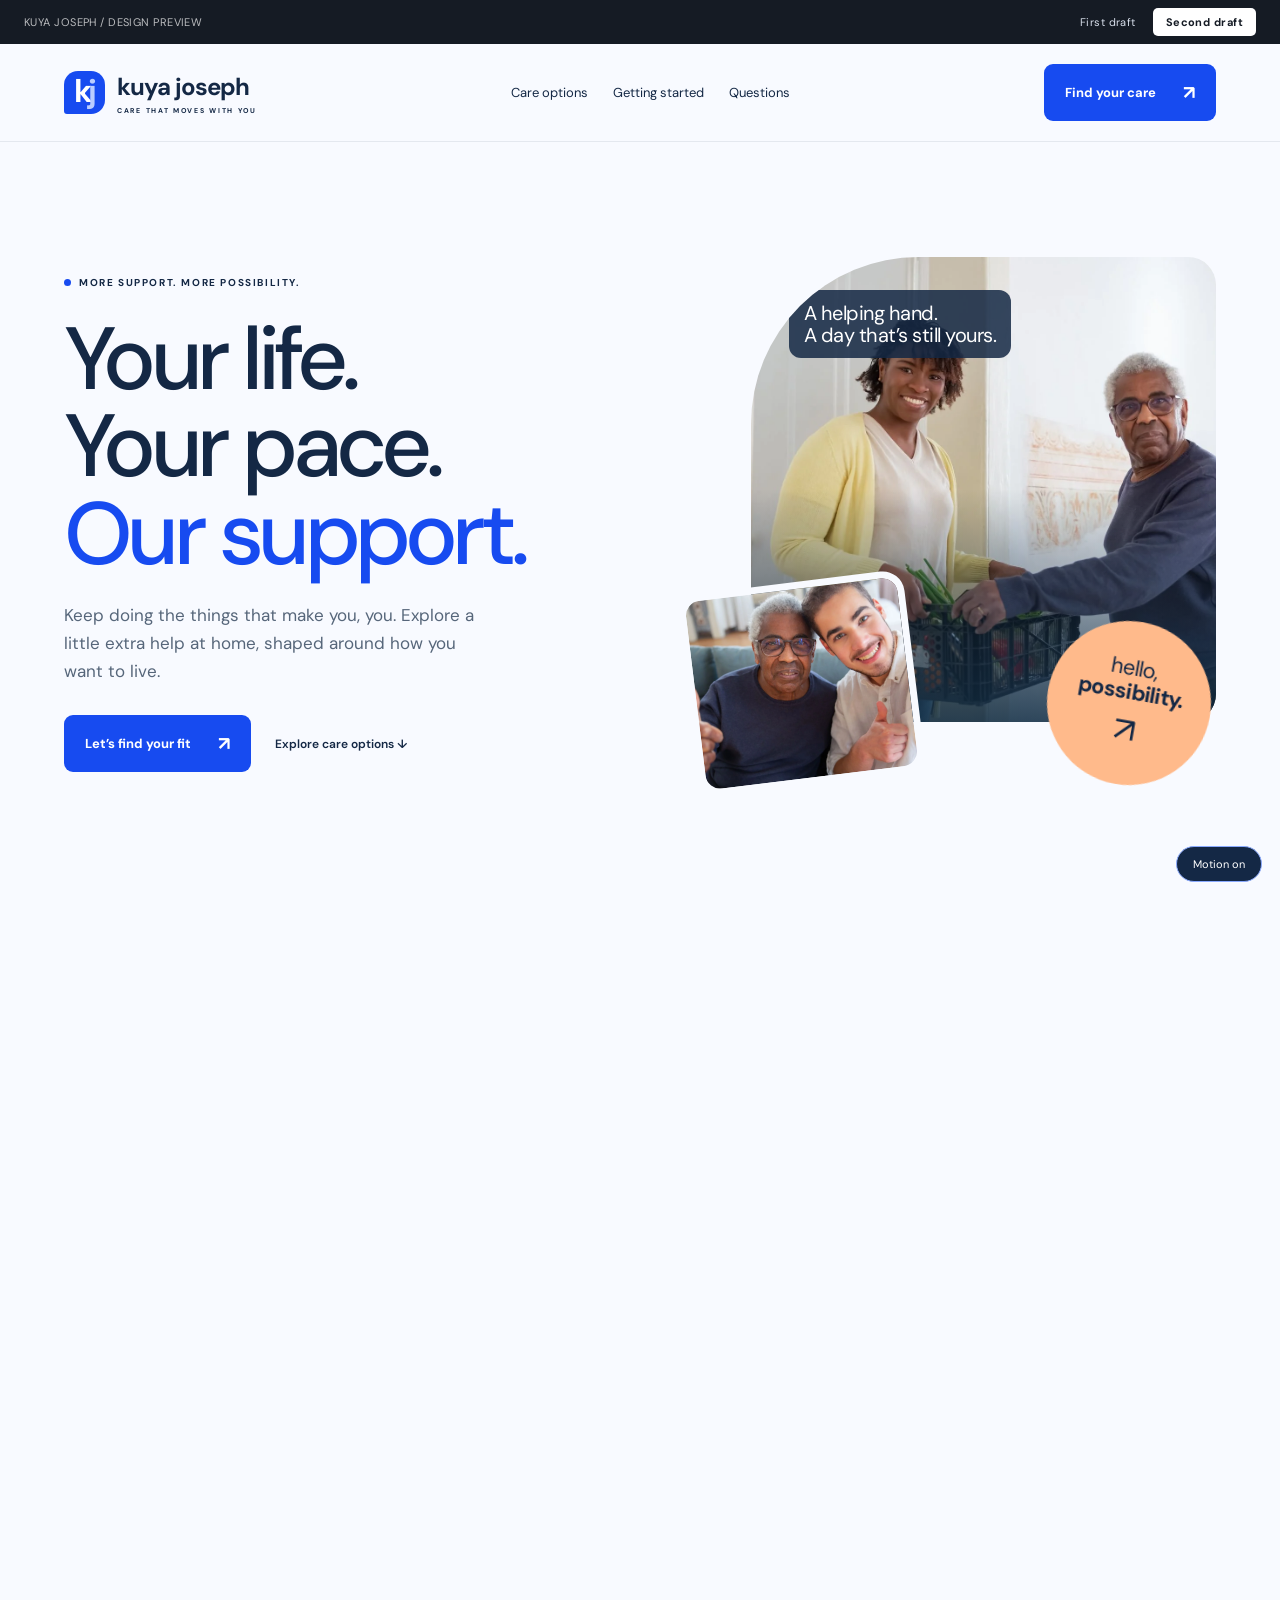
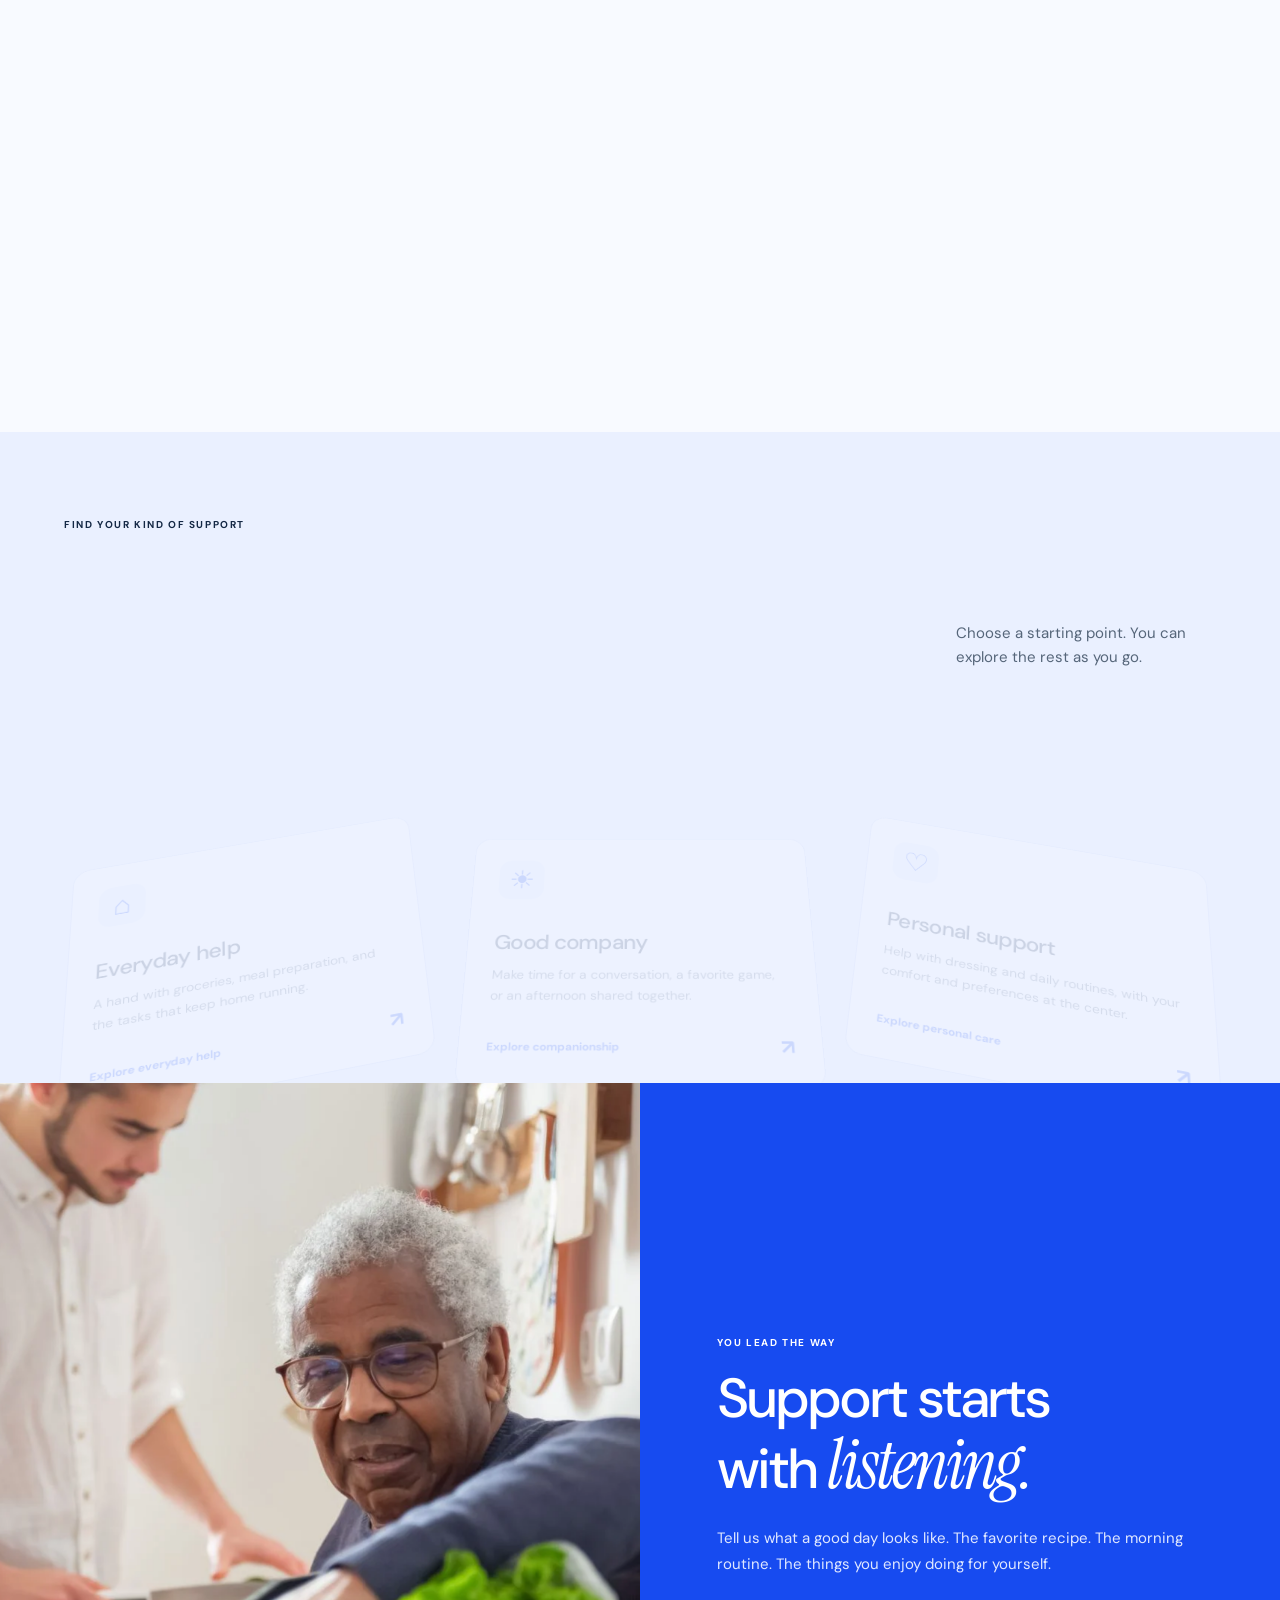
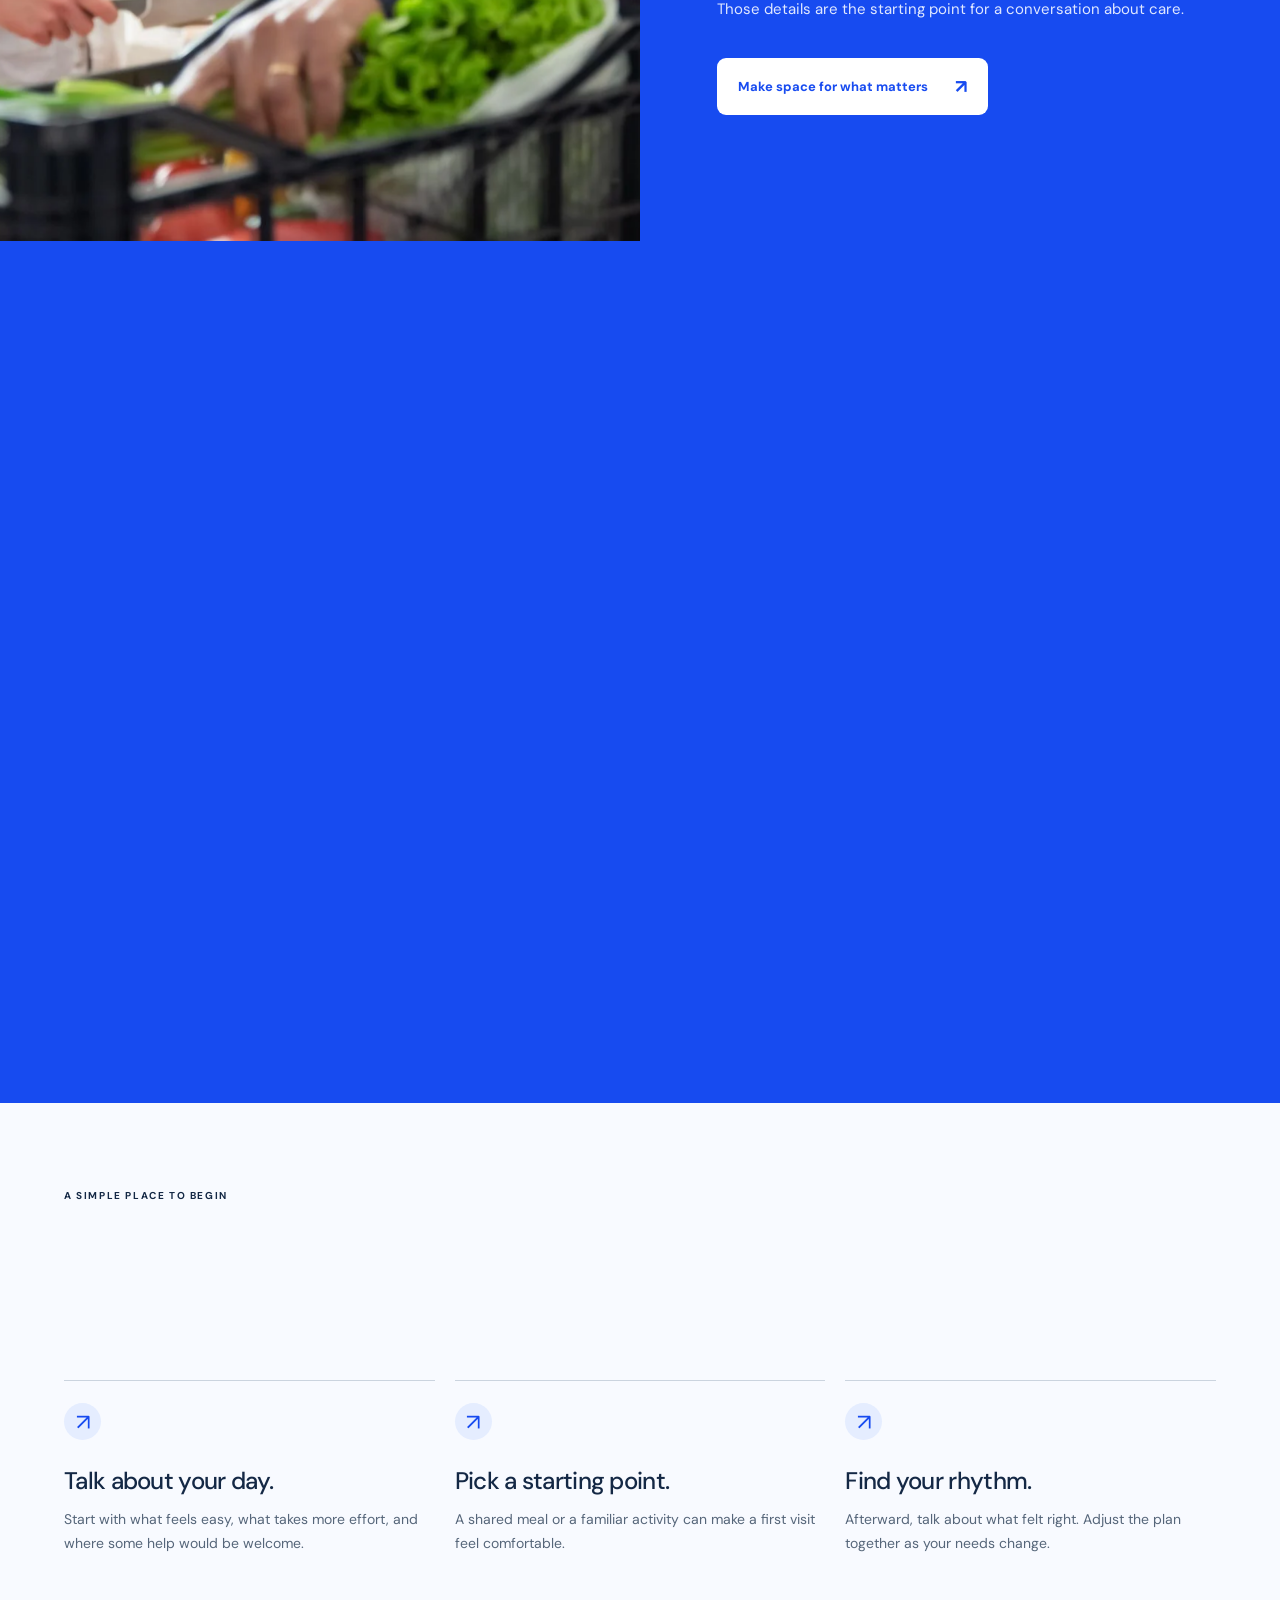
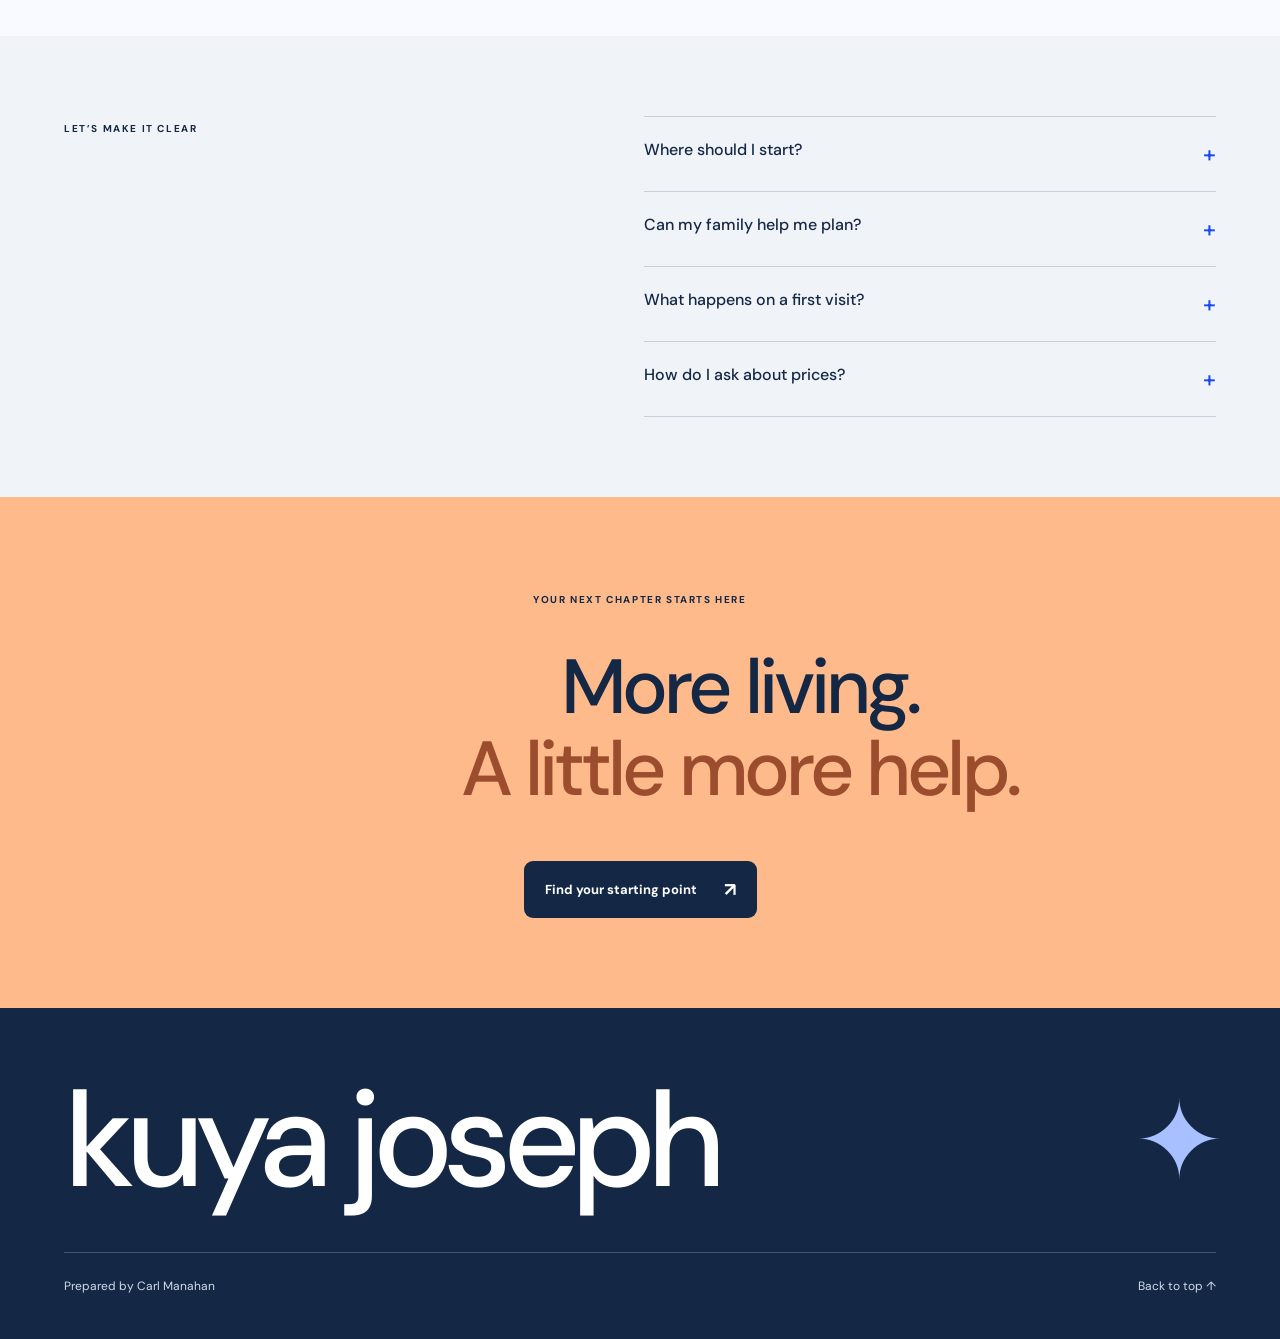
==== second-draft.html @ a0c730fa "Add Kuya Joseph website with two animated design drafts" ====
<!doctype html>
<html lang="en">
<head>
<meta charset="utf-8">
<meta name="viewport" content="width=device-width, initial-scale=1">
<meta name="theme-color" content="#174bf0">
<title>Kuya Joseph — Care, on your terms.</title>
<meta name="description" content="A second design direction for Kuya Joseph. Explore practical care options and plan support around your life.">
<link rel="stylesheet" href="fonts.css">
<link rel="stylesheet" href="second-draft.css">
<link rel="stylesheet" href="drafts.css">
<script defer src="second-draft.js"></script>
<link rel="stylesheet" href="second-motion.css"><script defer src="second-motion.js"></script></head>
<body>
<nav class="draft-switcher" aria-label="Design drafts"><span>KUYA JOSEPH / DESIGN PREVIEW</span><div><a href="/">First draft</a><a href="second-draft.html" aria-current="page">Second draft</a></div></nav>
<a class="skip-link" href="#options">Skip to care options</a>
<header class="site-header">
  <a class="wordmark" href="#home"><span class="brand-mark" aria-hidden="true">k<span>j</span></span><span>kuya joseph<small>CARE THAT MOVES WITH YOU</small></span></a>
  <nav aria-label="Main navigation"><a href="#options">Care options</a><a href="#how">Getting started</a><a href="#questions">Questions</a></nav>
  <button class="button blue open-planner">Find your care <span aria-hidden="true">↗</span></button>
</header>
<div class="draft-two-progress" aria-hidden="true"></div><button class="draft-two-motion" aria-pressed="true">Motion on</button><main id="home">
<div class="intro-scroll"><section class="intro-section">
  <div class="intro-text reveal">
    <span class="eyebrow"><i></i> MORE SUPPORT. MORE POSSIBILITY.</span>
    <h1>Your life.<br>Your pace.<br><span>Our support.</span></h1>
    <p>Keep doing the things that make you, you. Explore a little extra help at home, shaped around how you want to live.</p>
    <div class="intro-actions"><button class="button blue open-planner">Let’s find your fit <span aria-hidden="true">↗</span></button><a class="text-link" href="#options">Explore care options ↓</a></div>
  </div>
  <div class="portrait-layout reveal">
    <div class="portrait-main"><img src="images/together.webp" alt="A caregiver and older adult carrying groceries together"><span class="image-caption">A helping hand.<br>A day that’s still yours.</span></div>
    <div class="photo-tile"><img src="images/company.webp" alt="An older adult smiling with a companion"></div>
    <div class="circle-stamp" aria-hidden="true">hello,<br><strong>possibility.</strong><span>↗</span></div>
  </div>
</section>
</div><section class="care-options" id="options">
  <div class="section-heading reveal"><div><span class="eyebrow">FIND YOUR KIND OF SUPPORT</span><h2>A little help can<br>open up your day.</h2></div><p>Choose a starting point. You can explore the rest as you go.</p></div>
  <div class="option-grid">
    <button class="option-card reveal" data-care="Everyday help"><span class="option-icon" aria-hidden="true">⌂</span><h3>Everyday help</h3><p>A hand with groceries, meal preparation, and the tasks that keep home running.</p><span class="card-link">Explore everyday help <b>↗</b></span></button>
    <button class="option-card reveal" data-care="Good company"><span class="option-icon" aria-hidden="true">☀</span><h3>Good company</h3><p>Make time for a conversation, a favorite game, or an afternoon shared together.</p><span class="card-link">Explore companionship <b>↗</b></span></button>
    <button class="option-card reveal" data-care="Personal support"><span class="option-icon" aria-hidden="true">♡</span><h3>Personal support</h3><p>Help with dressing and daily routines, with your comfort and preferences at the center.</p><span class="card-link">Explore personal care <b>↗</b></span></button>
  </div>
</section>
<div class="independence-scroll"><section class="independence">
  <div class="independence-photo reveal"><img src="images/morning.webp" alt="Preparing a meal together in a home kitchen" loading="lazy"></div>
  <div class="independence-text reveal"><span class="eyebrow">YOU LEAD THE WAY</span><h2>Support starts<br>with <em>listening.</em></h2><p>Tell us what a good day looks like. The favorite recipe. The morning routine. The things you enjoy doing for yourself.</p><p>Those details are the starting point for a conversation about care.</p><button class="button light open-planner">Make space for what matters <span>↗</span></button></div>
</section>
</div><section class="getting-started" id="how">
  <div class="section-heading reveal"><div><span class="eyebrow">A SIMPLE PLACE TO BEGIN</span><h2>One conversation.<br>Then one step at a time.</h2></div></div>
  <div class="steps-grid">
    <article class="reveal"><span class="step-dot" aria-hidden="true">↗</span><h3>Talk about your day.</h3><p>Start with what feels easy, what takes more effort, and where some help would be welcome.</p></article>
    <article class="reveal"><span class="step-dot" aria-hidden="true">↗</span><h3>Pick a starting point.</h3><p>A shared meal or a familiar activity can make a first visit feel comfortable.</p></article>
    <article class="reveal"><span class="step-dot" aria-hidden="true">↗</span><h3>Find your rhythm.</h3><p>Afterward, talk about what felt right. Adjust the plan together as your needs change.</p></article>
  </div>
</section>
<section class="questions" id="questions">
  <div class="reveal"><span class="eyebrow">LET’S MAKE IT CLEAR</span><h2>A few things<br>you might ask.</h2></div>
  <div class="faq-list reveal">
    <details><summary>Where should I start?<span>+</span></summary><p>Think about one part of your day where support would feel welcome. The care planner on this page helps you prepare notes for a conversation.</p></details>
    <details><summary>Can my family help me plan?<span>+</span></summary><p>Yes. Invite someone you trust to talk through your preferences with you. Keep your own choices and comfort at the center of that conversation.</p></details>
    <details><summary>What happens on a first visit?<span>+</span></summary><p>Start with introductions and a familiar task, such as preparing tea. Leave time afterward to say what worked and what you’d like to change.</p></details>
    <details><summary>How do I ask about prices?<span>+</span></summary><p>Agency contact information and pricing are still being prepared for this design preview. You can download your care notes while exploring the concept.</p></details>
  </div>
</section>
<section class="closing reveal"><span class="eyebrow">YOUR NEXT CHAPTER STARTS HERE</span><h2>More living.<br><span>A little more help.</span></h2><button class="button dark open-planner">Find your starting point <span>↗</span></button></section>
</main>
<footer><a class="footer-brand" href="#home">kuya joseph<span>✦</span></a><div><p>Prepared by Carl Manahan</p><a href="#home">Back to top ↑</a></div></footer>
<dialog class="planner"><button class="close-planner" aria-label="Close care planner">×</button><span class="eyebrow">YOUR CARE STARTING POINT</span><h2>What would<br>help your day?</h2><label for="care-type">Choose a type of support</label><select id="care-type"><option>Everyday help</option><option>Good company</option><option>Personal support</option></select><p id="care-prompt" aria-live="polite"></p><button class="button blue" id="download-plan">Download my care notes ↓</button><small>Design preview · Prepare notes for a family conversation.</small></dialog>
</body>
</html>
---- fonts.css ----
@font-face {
  font-family: 'DM Sans';
  font-style: normal;
  font-weight: 400;
  font-display: swap;
  src: url(fonts/type-0.ttf) format('truetype');
}
@font-face {
  font-family: 'DM Sans';
  font-style: normal;
  font-weight: 500;
  font-display: swap;
  src: url(fonts/type-1.ttf) format('truetype');
}
@font-face {
  font-family: 'DM Sans';
  font-style: normal;
  font-weight: 600;
  font-display: swap;
  src: url(fonts/type-2.ttf) format('truetype');
}
@font-face {
  font-family: 'DM Sans';
  font-style: normal;
  font-weight: 700;
  font-display: swap;
  src: url(fonts/type-3.ttf) format('truetype');
}
@font-face {
  font-family: 'Instrument Serif';
  font-style: italic;
  font-weight: 400;
  font-display: swap;
  src: url(fonts/type-4.ttf) format('truetype');
}
@font-face {
  font-family: 'Instrument Serif';
  font-style: normal;
  font-weight: 400;
  font-display: swap;
  src: url(fonts/type-5.ttf) format('truetype');
}
---- second-draft.css ----
:root{--blue:#174bf0;--ink:#142845;--muted:#56667a;--paper:#f8faff;--sans:'DM Sans',Arial,sans-serif}
*{box-sizing:border-box}
html{scroll-behavior:smooth;scroll-padding-top:145px}
body{margin:0;background:var(--paper);color:var(--ink);font:16px var(--sans)}
a{color:inherit;text-decoration:none}
button,select{font:inherit}
button{cursor:pointer}
button:focus-visible,a:focus-visible,summary:focus-visible,select:focus-visible{outline:3px solid #f39a59;outline-offset:5px}
.skip-link{position:fixed;top:-100px;z-index:50;background:white;padding:12px}.skip-link:focus{top:48px}
.site-header{position:sticky;top:44px;z-index:10;display:flex;align-items:center;justify-content:space-between;gap:24px;padding:20px 5%;background:#f8faffed;backdrop-filter:blur(18px);border-bottom:1px solid #14284515}
.wordmark{display:flex;gap:12px;align-items:center;font-size:24px;font-weight:700;letter-spacing:-1px}
.wordmark small{display:block;font-size:7px;letter-spacing:1.7px;margin-top:4px}
.brand-mark{background:var(--blue);color:white;border-radius:14px 14px 14px 3px;padding:4px 10px 7px;font-size:32px;letter-spacing:-5px;line-height:1}
.brand-mark span{color:#bacdff;padding-right:3px}
.site-header nav{display:flex;gap:25px;font-size:13px}
.site-header nav a:hover,.text-link:hover{text-decoration:underline;text-underline-offset:5px}
.button{display:inline-flex;justify-content:center;align-items:center;gap:27px;border:0;padding:16px 21px;border-radius:9px;font-size:13px;font-weight:700;transition:transform .25s,box-shadow .25s}
.button:hover{transform:translateY(-3px);box-shadow:0 7px 20px #14284522}
.button span{font-size:19px}
.blue{background:var(--blue);color:white}.light{background:white;color:var(--blue)}.dark{background:var(--ink);color:white}
.intro-section{display:grid;grid-template-columns:1.05fr 1fr;gap:6%;align-items:center;padding:75px 5% 100px}
.eyebrow{display:inline-flex;align-items:center;gap:8px;font-size:10px;letter-spacing:1.6px;font-weight:700}
.eyebrow i{width:7px;height:7px;background:var(--blue);border-radius:50%}
h1,h2,h3,p{margin:0}
h1{font-size:clamp(64px,6.9vw,112px);font-weight:500;line-height:.99;letter-spacing:-.065em;margin:24px 0}
h1 span{color:var(--blue)}
.intro-text>p{max-width:410px;font-size:17px;line-height:1.65;color:var(--muted)}
.intro-actions{display:flex;align-items:center;gap:24px;margin-top:30px}
.text-link{font-size:12px;font-weight:600}
.portrait-layout{position:relative;aspect-ratio:1;isolation:isolate}
.portrait-main{position:absolute;inset:0 0 12% 12%;border-radius:36% 6% 6% 6%;overflow:hidden}
.portrait-main:after{content:'';position:absolute;inset:50% 0 0;background:linear-gradient(transparent,#122e45d9)}
.portrait-main img{width:100%;height:100%;object-fit:cover}
.image-caption{position:absolute;bottom:7%;left:8%;z-index:1;color:white;font-size:25px;line-height:1.1;letter-spacing:-.5px}
.photo-tile{position:absolute;left:0;bottom:0;width:43%;aspect-ratio:1.12;overflow:hidden;border-radius:22px;border:7px solid var(--paper);transform:rotate(-7deg)}
.photo-tile img{width:100%;height:100%;object-fit:cover}
.circle-stamp{position:absolute;bottom:0;right:1%;width:31%;aspect-ratio:1;display:flex;flex-direction:column;align-items:center;justify-content:center;background:#ffba8b;border-radius:50%;transform:rotate(10deg);font-size:clamp(12px,1.7vw,25px);line-height:1.1;letter-spacing:-.7px}
.circle-stamp span{font-size:35px;margin-top:7px}
.care-options,.getting-started,.questions{padding:80px 5%}
.care-options{background:#eaf0ff}
.section-heading{display:flex;justify-content:space-between;align-items:flex-end;gap:30px;margin-bottom:40px}
h2{font-size:clamp(40px,4.3vw,70px);line-height:1.07;letter-spacing:-.055em;font-weight:500;margin-top:18px}
.section-heading>p{font-size:15px;line-height:1.6;color:var(--muted);max-width:260px}
.option-grid,.steps-grid{display:grid;grid-template-columns:repeat(3,1fr);gap:20px}
.option-card{text-align:left;border:1px solid #cad6f3;background:white;border-radius:18px;padding:28px;color:var(--ink);transition:background .3s,transform .3s}
.option-card:hover{background:#d9e4ff;transform:translateY(-8px)}
.option-icon{display:grid;place-items:center;width:50px;height:50px;border-radius:14px;background:#eaf0ff;color:var(--blue);font-size:32px;margin-bottom:37px}
h3{font-size:24px;font-weight:500;letter-spacing:-.7px;margin-bottom:12px}
.option-card p,.steps-grid p{color:var(--muted);font-size:14px;line-height:1.7}
.card-link{display:flex;justify-content:space-between;align-items:center;margin-top:30px;font-size:12px;font-weight:700;color:var(--blue)}
.card-link b{font-size:22px}
.independence{display:grid;grid-template-columns:1fr 1fr;background:var(--blue);color:white}
.independence-photo{min-height:570px;overflow:hidden}
.independence-photo img{width:100%;height:100%;object-fit:cover;display:block}
.independence-text{padding:70px 12%;align-self:center}
.independence-text h2{margin-bottom:25px}
.independence-text em{font-family:'Instrument Serif',Georgia,serif;font-size:1.25em;font-weight:400}
.independence-text p{font-size:15px;line-height:1.7;color:#e0e8ff;margin-bottom:20px}
.independence-text .button{margin-top:15px}
.steps-grid article{border-top:1px solid #cbd4df;padding-top:22px}
.step-dot{display:inline-grid;place-items:center;color:var(--blue);background:#e5edff;border-radius:50%;height:37px;width:37px;font-size:23px;margin-bottom:25px}
.questions{background:#f0f3f8;display:grid;grid-template-columns:1fr 1.2fr;gap:9%}
.faq-list{border-top:1px solid #c6d0dc}
details{border-bottom:1px solid #c6d0dc;padding:22px 0}
summary{list-style:none;display:flex;justify-content:space-between;gap:20px;cursor:pointer;font-size:16px;font-weight:500}
summary::-webkit-details-marker{display:none}summary span{font-size:23px;color:var(--blue)}
details[open] summary span{transform:rotate(45deg)}
details p{padding:16px 25px 0 0;color:var(--muted);line-height:1.65;font-size:14px}
.closing{padding:90px 5%;background:#ffba8b;text-align:center}
.closing h2{font-size:clamp(50px,7.5vw,120px);margin-bottom:30px}
.closing h2 span{color:#9c4d2e}
footer{padding:45px 5%;background:var(--ink);color:white}
.footer-brand{font-size:clamp(48px,10.5vw,160px);font-weight:500;letter-spacing:-.07em;display:flex;justify-content:space-between;align-items:center}
.footer-brand span{color:#a8c0ff;font-size:.8em}
footer>div{border-top:1px solid #ffffff36;display:flex;justify-content:space-between;font-size:12px;margin-top:24px;padding-top:25px;color:#d0daea}
.planner{border:0;border-radius:20px;padding:35px;max-width:480px;width:calc(100% - 32px);background:var(--paper);color:var(--ink)}
.planner::backdrop{background:#142845aa;backdrop-filter:blur(5px)}
.close-planner{position:absolute;right:16px;top:12px;border:0;background:transparent;color:var(--ink);font-size:28px}
.planner h2{margin-bottom:25px}.planner label{display:block;font-size:13px;font-weight:600;margin-bottom:8px}
.planner select{width:100%;padding:12px;border:1px solid #b3c4e0;border-radius:8px;background:white;color:var(--ink)}
.planner p{font-size:15px;line-height:1.65;margin:20px 0}.planner small{display:block;font-size:10px;margin-top:18px;color:var(--muted)}
@media(max-width:800px){
.site-header{padding:15px 5%;gap:15px}.site-header nav{display:none}.wordmark{font-size:20px}.wordmark small{font-size:6px;letter-spacing:1px}.site-header .button{padding:12px;font-size:11px;gap:8px}
.intro-section{grid-template-columns:1fr;padding:45px 5% 55px;gap:40px}.intro-text>p{font-size:16px}.intro-actions{gap:17px}.portrait-layout{max-width:500px;width:100%;margin:auto}
h1{font-size:clamp(58px,13vw,95px)}.option-grid,.steps-grid{grid-template-columns:1fr}.section-heading{display:block}.section-heading>p{margin-top:20px}
.care-options,.getting-started,.questions{padding:50px 5%}.option-icon{margin-bottom:22px}.option-card{padding:25px}
.independence,.questions{grid-template-columns:1fr}.independence-photo{min-height:0;height:380px}.independence-text{padding:45px 7%}.steps-grid{gap:30px}.questions{gap:30px}.closing{padding:60px 5%}
}
@media(prefers-reduced-motion:no-preference){
.reveal{animation:enter .9s cubic-bezier(.16,1,.3,1) both}
@supports(animation-timeline:view()){main>section:not(.intro-section) .reveal,.closing.reveal{animation-timeline:view();animation-range:entry 0% cover 25%}.portrait-main img{animation:portrait-pan linear both;animation-timeline:view();animation-range:exit 0% exit 100%}}
@keyframes enter{from{opacity:0;transform:translateY(45px)}to{opacity:1;transform:none}}
@keyframes portrait-pan{to{transform:scale(1.14) translateY(4%)}}
}
@media(prefers-reduced-motion:reduce){html{scroll-behavior:auto}*,*:before,*:after{transition:none!important}}
.image-caption {
  top: 7%;
  bottom: auto;
  left: 8%;
  padding: 12px 15px;
  border-radius: 12px;
  background: #142845d9;
  font-size: 20px;
}
---- drafts.css ----
.draft-switcher {
  position: fixed;
  inset: 0 0 auto;
  height: 44px;
  z-index: 40;
  display: flex;
  align-items: center;
  justify-content: space-between;
  gap: 16px;
  padding: 0 24px;
  background: #151b24;
  color: #fff;
  font: 11px 'DM Sans', Arial, sans-serif;
  letter-spacing: .04em;
}
.draft-switcher > span { opacity: .7; }
.draft-switcher > div { display: flex; gap: 4px; }
.draft-switcher a { padding: 7px 13px; border-radius: 5px; text-decoration: none; color: #d9e0ec; }
.draft-switcher a[aria-current] { background: #fff; color: #151b24; font-weight: 700; }
body { padding-top: 44px; }
header { top: 44px; }
body.motion-enabled .opening, body.motion-enabled .hero { top: 128px; height: calc(100svh - 128px); }
.visit-photos { top: 152px; }
@media (max-width: 700px) {
  .draft-switcher { padding: 0 10px; gap: 6px; }
  .draft-switcher > span { max-width: 90px; font-size: 8px; }
  .draft-switcher a { padding: 7px 10px; }
  body.motion-enabled .opening, body.motion-enabled .hero { top: 112px; height: calc(100svh - 112px); }
  .visit-photos { top: 112px; }
}
---- second-motion.css ----
.draft-two-progress {
  position: fixed;
  top: 44px;
  left: 0;
  width: 100%;
  height: 4px;
  background: var(--blue);
  transform: scaleX(0);
  transform-origin: left;
  z-index: 30;
}
.draft-two-motion {
  position: fixed;
  bottom: 18px;
  right: 18px;
  z-index: 20;
  border: 1px solid #8aaaff;
  border-radius: 30px;
  background: #142845;
  color: white;
  font-size: 11px;
  padding: 10px 16px;
}
.motion-active .intro-scroll { height: 210svh; }
.motion-active .intro-section {
  position: sticky;
  top: var(--pinned-top, 140px);
  height: calc(100svh - var(--pinned-top, 140px));
  min-height: 580px;
  padding-block: 35px;
  overflow: clip;
  background: var(--paper);
}
.motion-active .portrait-layout { will-change: transform; }
.motion-active .intro-section .reveal,
.motion-active .portrait-main img,
.motion-active .reveal { animation: none; }
.motion-active .option-grid { perspective: 1100px; }
.motion-active .option-card { transform-origin: 50% 95%; will-change: transform; }
.motion-active .independence-scroll { height: 180svh; background: var(--blue); }
.motion-active .independence {
  position: sticky;
  top: var(--pinned-top, 140px);
  height: calc(100svh - var(--pinned-top, 140px));
  min-height: 560px;
  overflow: clip;
}
.motion-active .independence-photo { min-height: 0; height: 100%; }
.motion-active .independence-photo img { object-fit: cover; will-change: transform; }
.motion-active .independence-text { position: relative; z-index: 1; }
.motion-active .closing { overflow: clip; }
.motion-active .circle-stamp { will-change: transform; }
@media(max-width:800px){
  .motion-active .intro-section { padding-block: 24px; gap: 18px; align-content: center; min-height: 590px; }
  .motion-active h1 { font-size: clamp(48px, 12vw, 75px); margin-block: 13px; }
  .motion-active .intro-text>p { font-size: 14px; line-height: 1.5; }
  .motion-active .intro-actions { margin-top: 18px; }
  .motion-active .portrait-layout { max-height: 30svh; width: 75%; aspect-ratio: 1.25; }
  .motion-active .independence { grid-template-columns: 1fr; grid-template-rows: 35% 65%; min-height: 610px; }
  .motion-active .independence-photo { height: 100%; }
  .motion-active .independence-text { padding: 20px 6%; }
  .motion-active .independence-text h2 { font-size: 38px; margin-block: 10px; }
  .motion-active .independence-text p { font-size: 13px; margin-bottom: 10px; }
  .motion-active .independence-text .button { margin-top: 0; }
}
main { overflow-x: clip; }
.care-options { overflow: clip; }
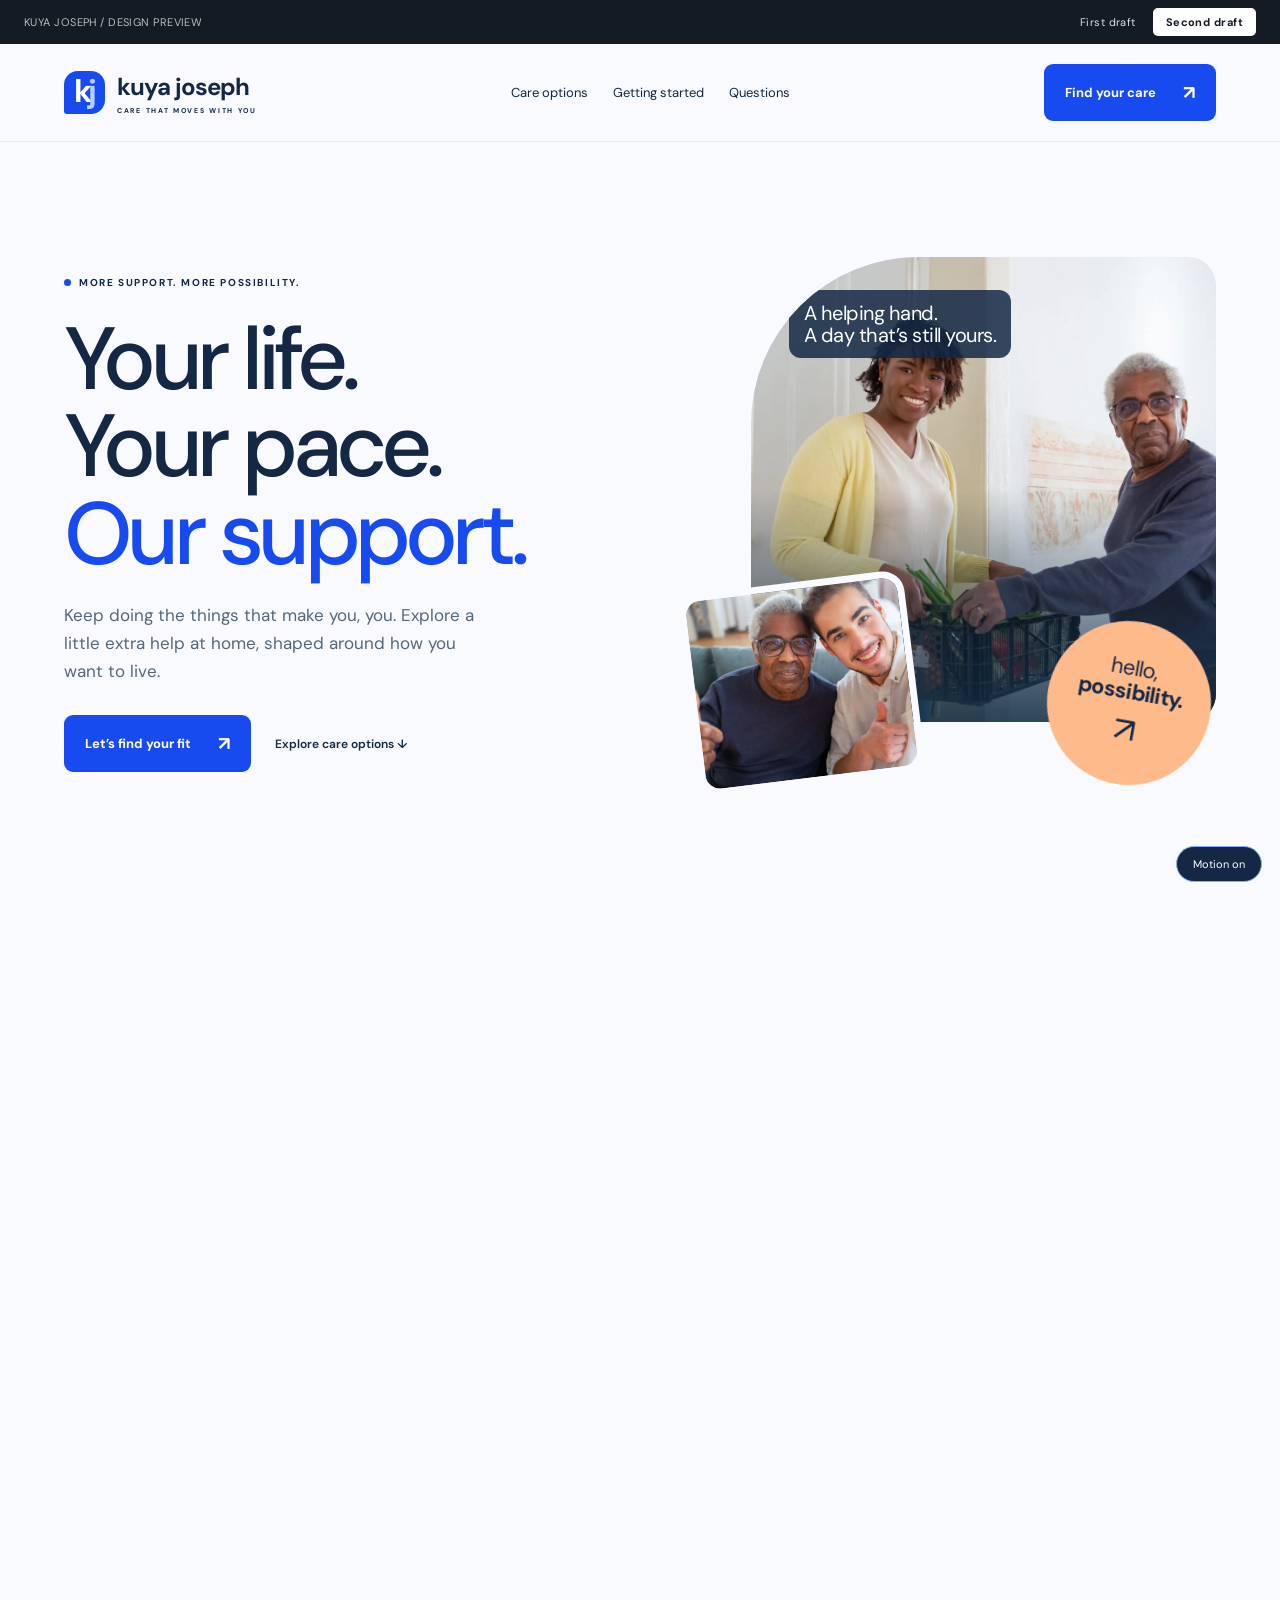
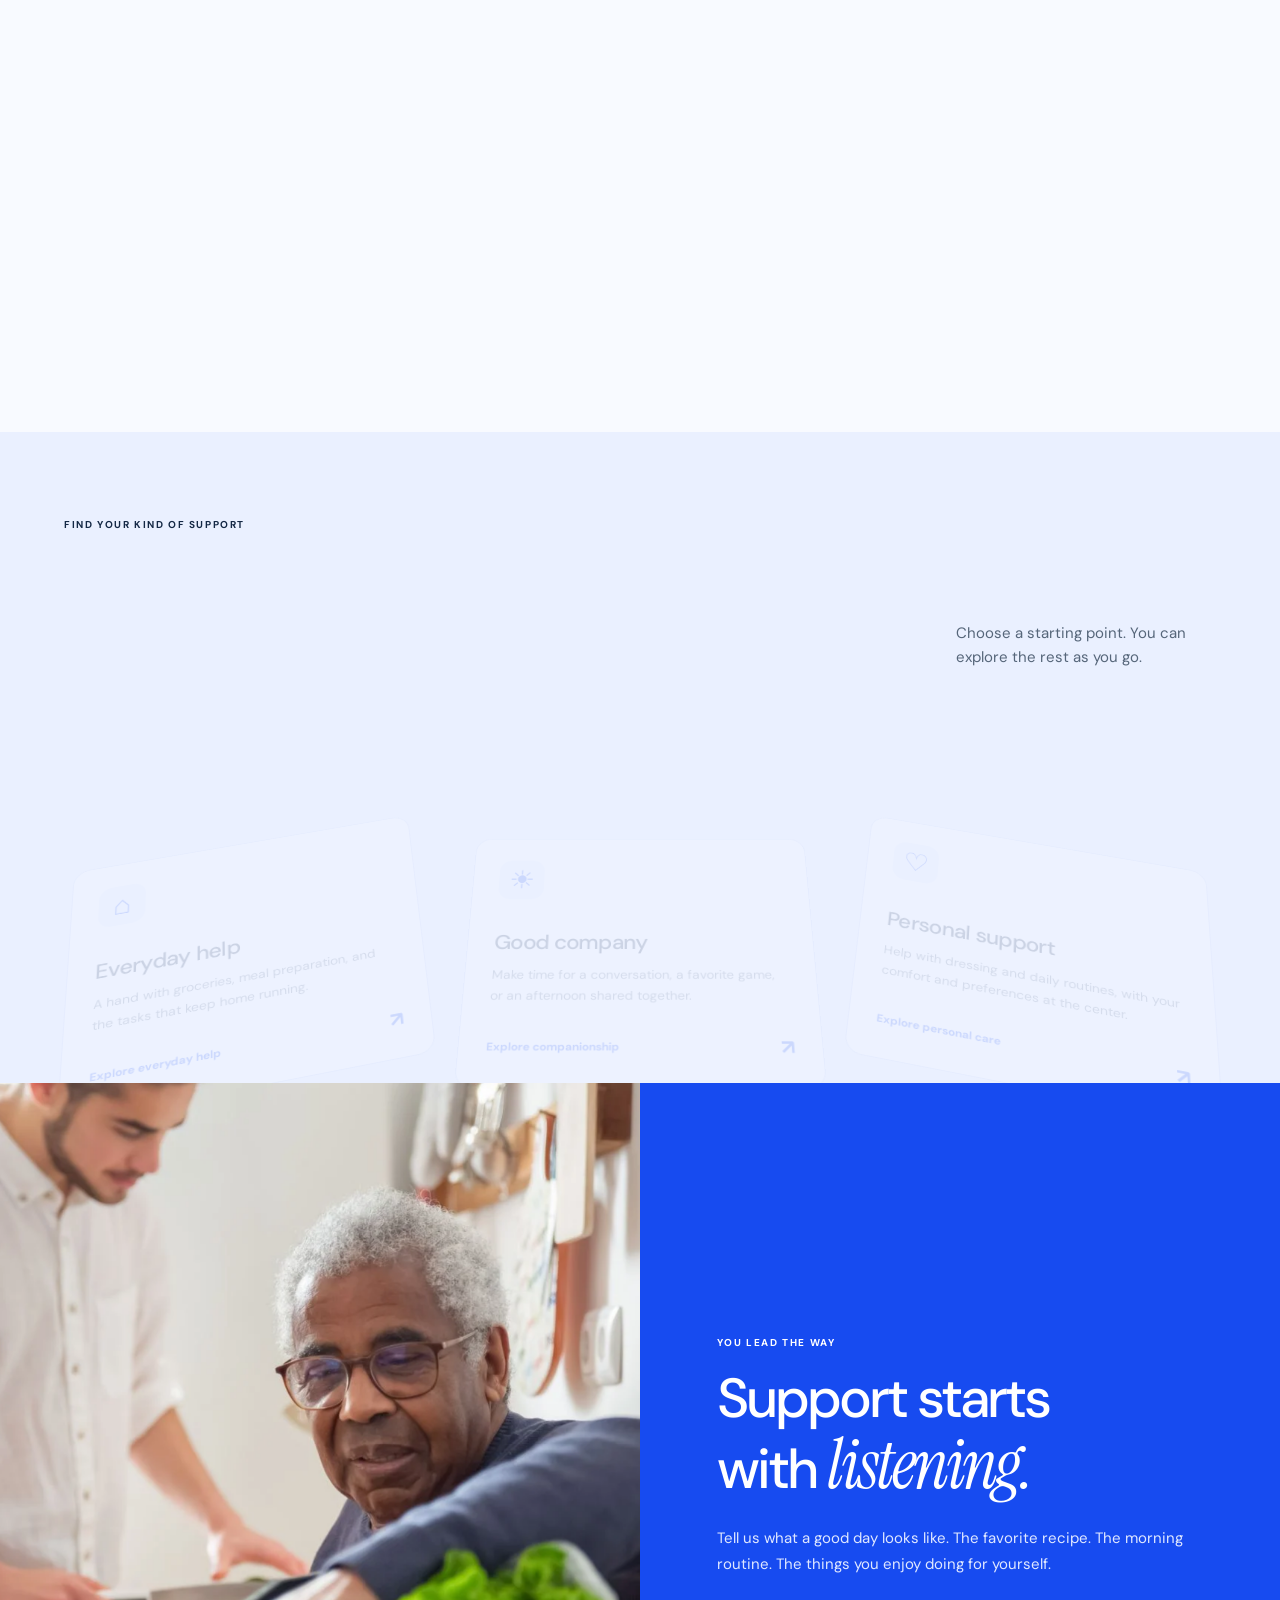
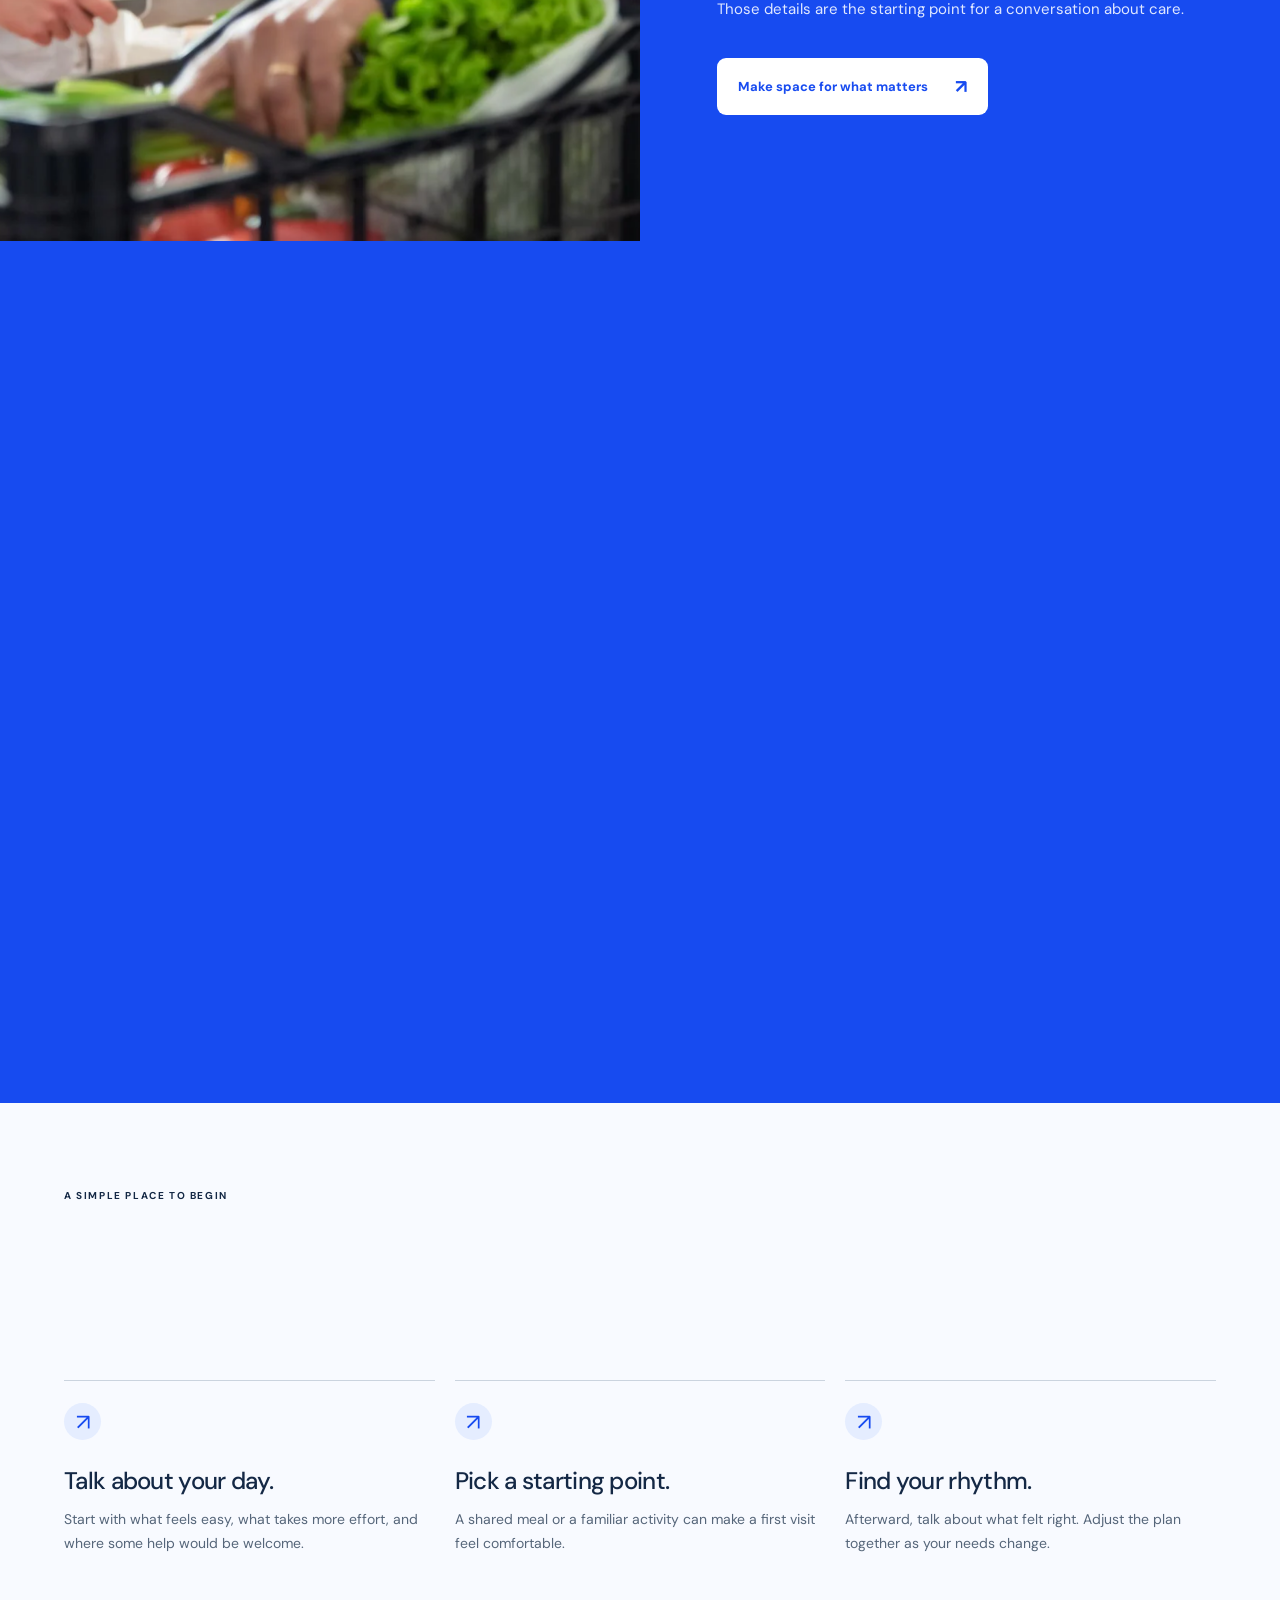
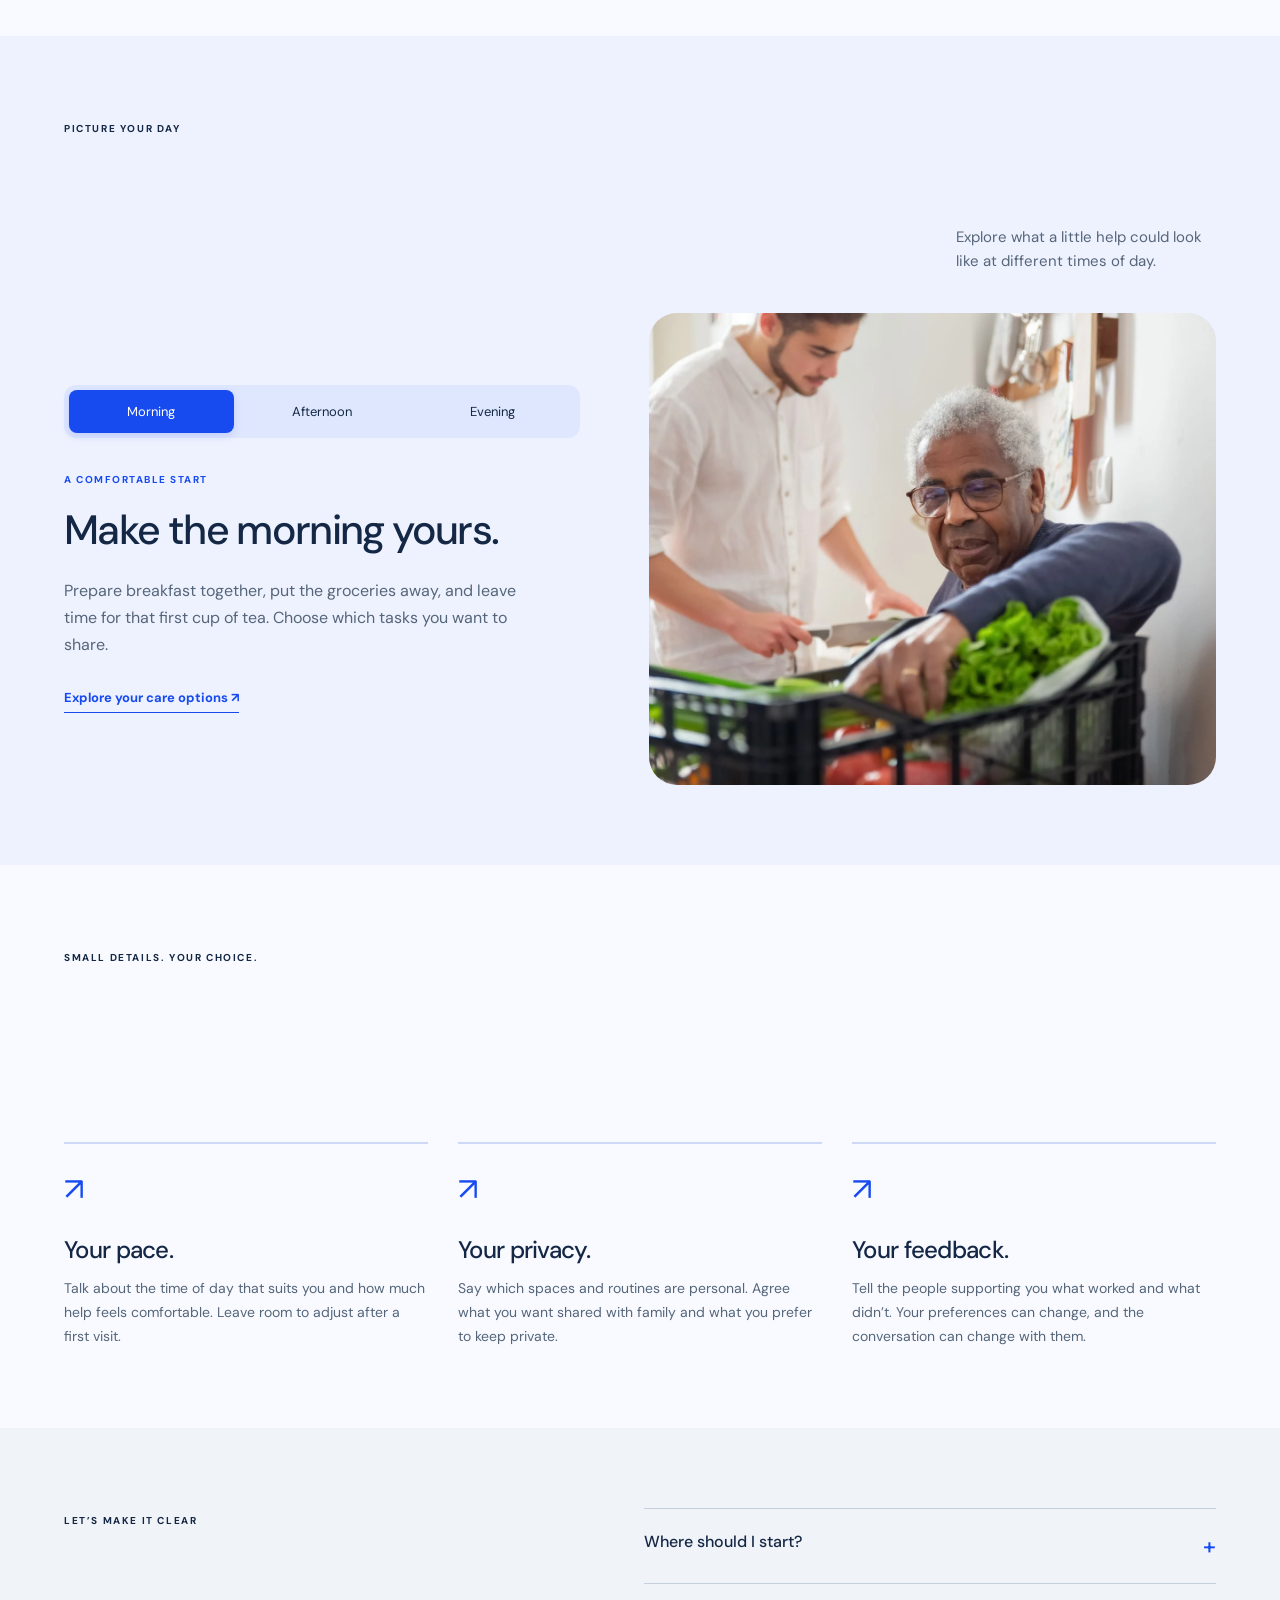
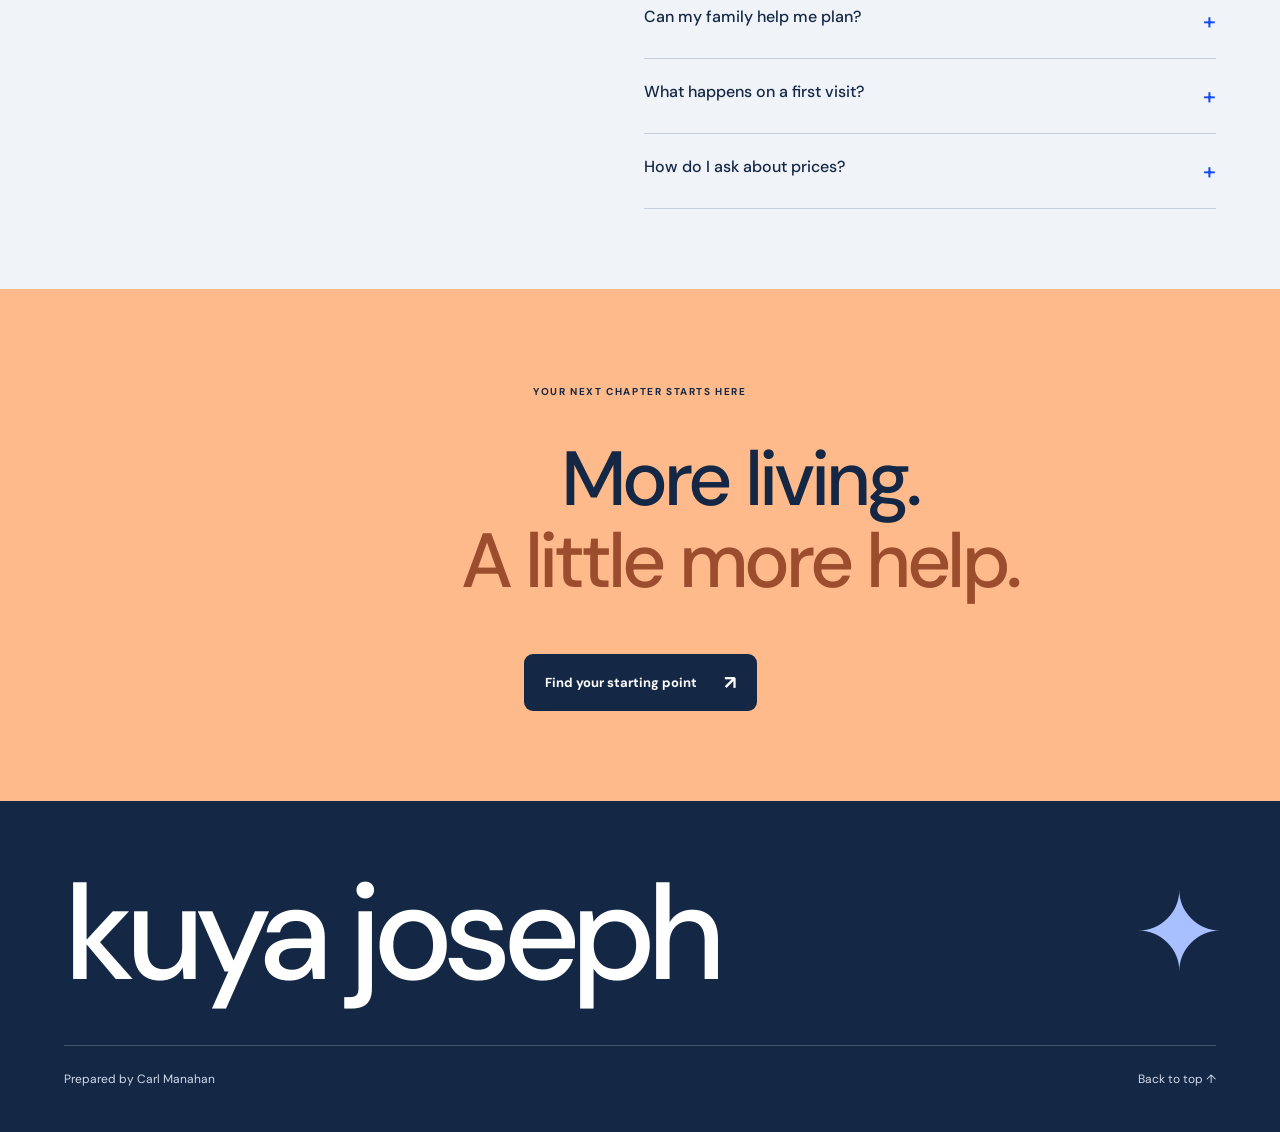
==== commit 4fa5a86f: "Expand both drafts with care preparation and interactive routine sections" ====
--- a/second-draft.html
+++ b/second-draft.html
@@ -10,7 +10,7 @@
 <link rel="stylesheet" href="second-draft.css">
 <link rel="stylesheet" href="drafts.css">
 <script defer src="second-draft.js"></script>
-<link rel="stylesheet" href="second-motion.css"><script defer src="second-motion.js"></script></head>
+<link rel="stylesheet" href="second-motion.css"><script defer src="second-motion.js"></script><link rel="stylesheet" href="more-sections.css"><script defer src="more-sections.js"></script></head>
 <body>
 <nav class="draft-switcher" aria-label="Design drafts"><span>KUYA JOSEPH / DESIGN PREVIEW</span><div><a href="/">First draft</a><a href="second-draft.html" aria-current="page">Second draft</a></div></nav>
 <a class="skip-link" href="#options">Skip to care options</a>
@@ -53,6 +53,21 @@
     <article class="reveal"><span class="step-dot" aria-hidden="true">↗</span><h3>Find your rhythm.</h3><p>Afterward, talk about what felt right. Adjust the plan together as your needs change.</p></article>
   </div>
 </section>
+
+<section class="routine-guide added-section" id="your-day">
+  <div class="section-heading"><div><span class="eyebrow">PICTURE YOUR DAY</span><h2>Support fits in.<br>Life carries on.</h2></div><p>Explore what a little help could look like at different times of day.</p></div>
+  <div class="routine-layout">
+    <div class="routine-controls">
+      <div class="routine-tabs" role="tablist" aria-label="Time of day"><button id="morning-tab" role="tab" aria-selected="true" aria-controls="routine-panel" data-routine="0">Morning</button><button id="afternoon-tab" role="tab" aria-selected="false" aria-controls="routine-panel" tabindex="-1" data-routine="1">Afternoon</button><button id="evening-tab" role="tab" aria-selected="false" aria-controls="routine-panel" tabindex="-1" data-routine="2">Evening</button></div>
+      <div id="routine-panel" role="tabpanel" aria-labelledby="morning-tab" tabindex="0"><span class="routine-label">A COMFORTABLE START</span><h3>Make the morning yours.</h3><p>Prepare breakfast together, put the groceries away, and leave time for that first cup of tea. Choose which tasks you want to share.</p><a href="#options">Explore your care options ↗</a></div>
+    </div>
+    <div class="routine-image"><img src="images/morning.webp" alt="Preparing fresh food together in a home kitchen" loading="lazy"></div>
+  </div>
+</section>
+<section class="care-preferences added-section">
+  <div class="section-heading"><div><span class="eyebrow">SMALL DETAILS. YOUR CHOICE.</span><h2>Care should make<br>space for you.</h2></div></div>
+  <div class="preferences-grid"><article><span aria-hidden="true">↗</span><h3>Your pace.</h3><p>Talk about the time of day that suits you and how much help feels comfortable. Leave room to adjust after a first visit.</p></article><article><span aria-hidden="true">↗</span><h3>Your privacy.</h3><p>Say which spaces and routines are personal. Agree what you want shared with family and what you prefer to keep private.</p></article><article><span aria-hidden="true">↗</span><h3>Your feedback.</h3><p>Tell the people supporting you what worked and what didn’t. Your preferences can change, and the conversation can change with them.</p></article></div>
+</section>
 <section class="questions" id="questions">
   <div class="reveal"><span class="eyebrow">LET’S MAKE IT CLEAR</span><h2>A few things<br>you might ask.</h2></div>
   <div class="faq-list reveal">
--- a/more-sections.css
+++ b/more-sections.css
@@ -0,0 +1,43 @@
+.family-preparation {
+  padding: 85px 5.5%;
+  display: grid;
+  grid-template-columns: 1fr 1fr;
+  align-items: center;
+  gap: 8%;
+}
+.preparation-photo { height: 650px; overflow: hidden; border-radius: 140px 140px 3px 3px; }
+.preparation-photo img { width: 100%; height: 100%; object-fit: cover; }
+.preparation-copy > p, .family-questions > div > p { color: #485446; line-height: 1.65; max-width: 39ch; }
+.preparation-list { list-style: none; padding: 0; margin: 25px 0; }
+.preparation-list li { padding: 17px 0; border-top: 1px solid #bfc7ae; }
+.preparation-list h3 { font-size: 28px; margin: 0 0 6px; }
+.preparation-list p { margin: 0; font-size: 14px; line-height: 1.6; color: #485446; }
+.family-questions { padding: 80px 5.5%; background: #e9ebdc; display: grid; grid-template-columns: 1fr 1.2fr; gap: 8%; }
+.family-answers details { border-top: 1px solid #aab69e; padding: 23px 0; }
+.family-answers summary { display: flex; justify-content: space-between; align-items: center; gap: 20px; font-size: 16px; cursor: pointer; list-style: none; }
+.family-answers summary::-webkit-details-marker { display: none; }
+.family-answers summary span { font-size: 24px; }
+.family-answers details[open] summary span { transform: rotate(45deg); }
+.family-answers p { line-height: 1.7; font-size: 14px; color: #485446; margin-bottom: 0; }
+.routine-guide, .care-preferences { padding: 80px 5%; }
+.routine-guide { background: #eef2ff; }
+.routine-layout { display: grid; grid-template-columns: 1fr 1.1fr; gap: 6%; align-items: center; }
+.routine-tabs { display: flex; gap: 6px; padding: 5px; background: #dfe7ff; border-radius: 12px; margin-bottom: 35px; }
+.routine-tabs button { flex: 1; min-width: 0; padding: 13px 7px; background: transparent; color: var(--ink); border: 0; border-radius: 8px; font-size: 13px; }
+.routine-tabs button[aria-selected="true"] { background: var(--blue); color: white; box-shadow: 0 3px 9px #174bf029; }
+.routine-label { display: block; color: var(--blue); font-size: 10px; letter-spacing: 1.5px; font-weight: 700; margin-bottom: 17px; }
+#routine-panel h3 { font-size: clamp(30px, 3.2vw, 50px); letter-spacing: -.04em; }
+#routine-panel p { color: var(--muted); line-height: 1.7; margin: 20px 0; max-width: 42ch; }
+#routine-panel a { display: inline-block; margin-top: 10px; font-size: 13px; font-weight: 700; color: var(--blue); padding-bottom: 6px; border-bottom: 1px solid; }
+.routine-image { aspect-ratio: 1.2; overflow: hidden; border-radius: 28px; }
+.routine-image img { width: 100%; height: 100%; object-fit: cover; }
+.preferences-grid { display: grid; grid-template-columns: repeat(3, 1fr); gap: 30px; }
+.preferences-grid article { border-top: 2px solid #cdd9f5; padding-top: 24px; }
+.preferences-grid article > span { display: block; font-size: 32px; color: var(--blue); margin-bottom: 24px; }
+.preferences-grid p { font-size: 14px; color: var(--muted); line-height: 1.7; }
+@media(max-width:800px) {
+  .family-preparation, .family-questions, .routine-guide, .care-preferences { padding: 50px 5%; }
+  .family-preparation, .family-questions, .routine-layout, .preferences-grid { grid-template-columns: 1fr; gap: 32px; }
+  .preparation-photo { height: 380px; border-radius: 80px 80px 3px 3px; }
+  .routine-image { aspect-ratio: 1.4; }
+}
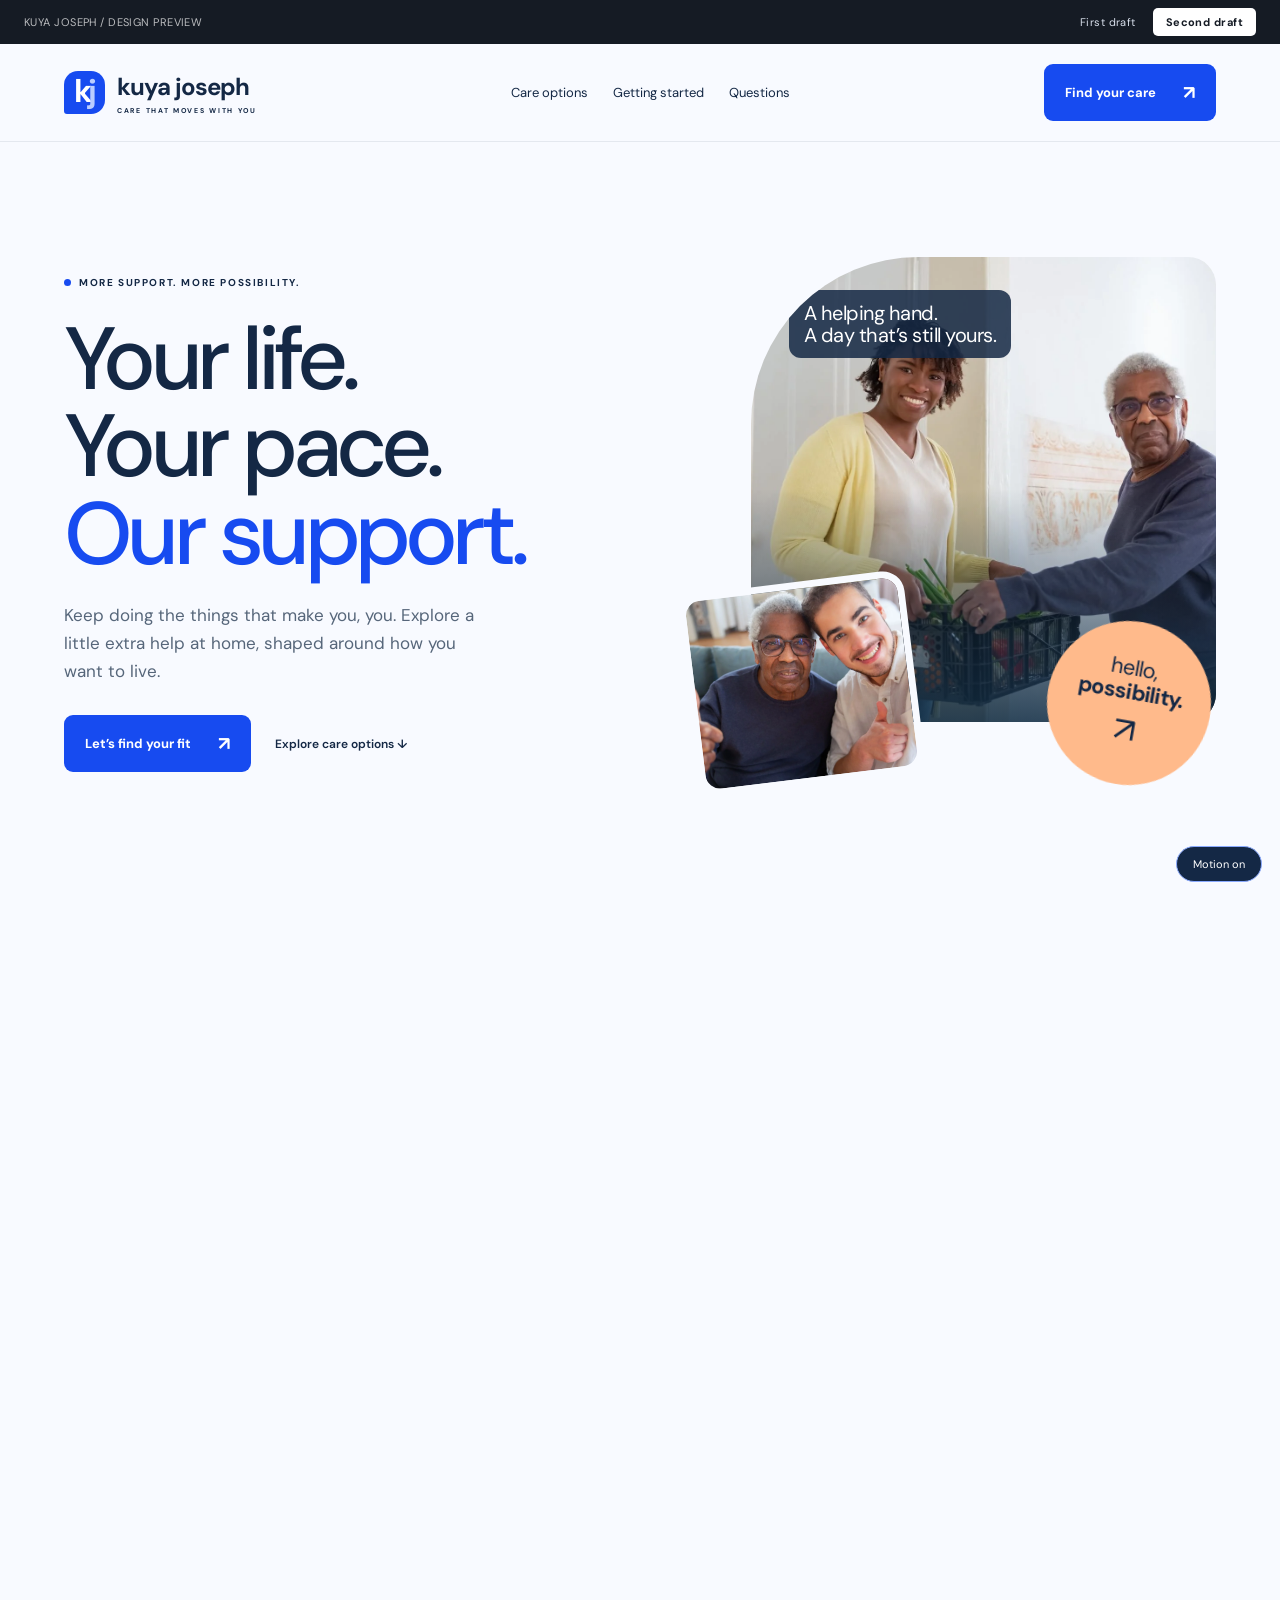
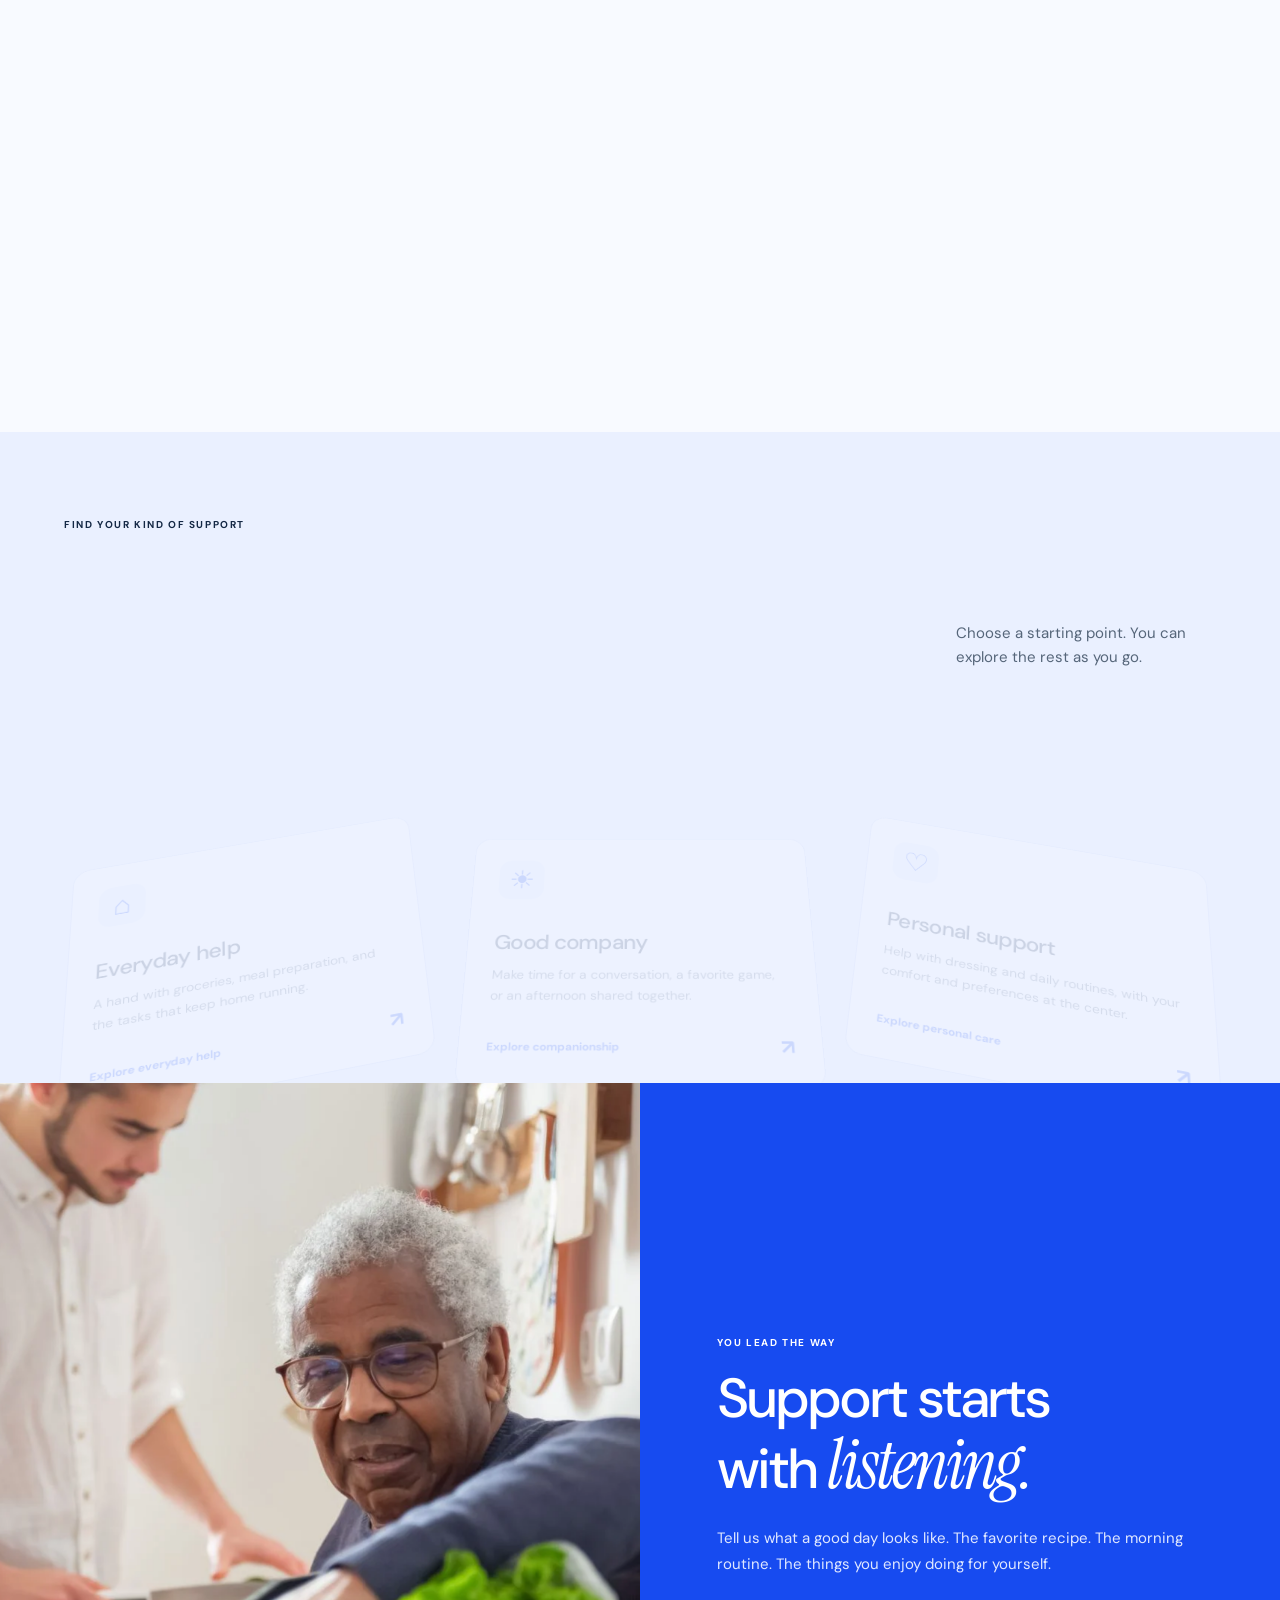
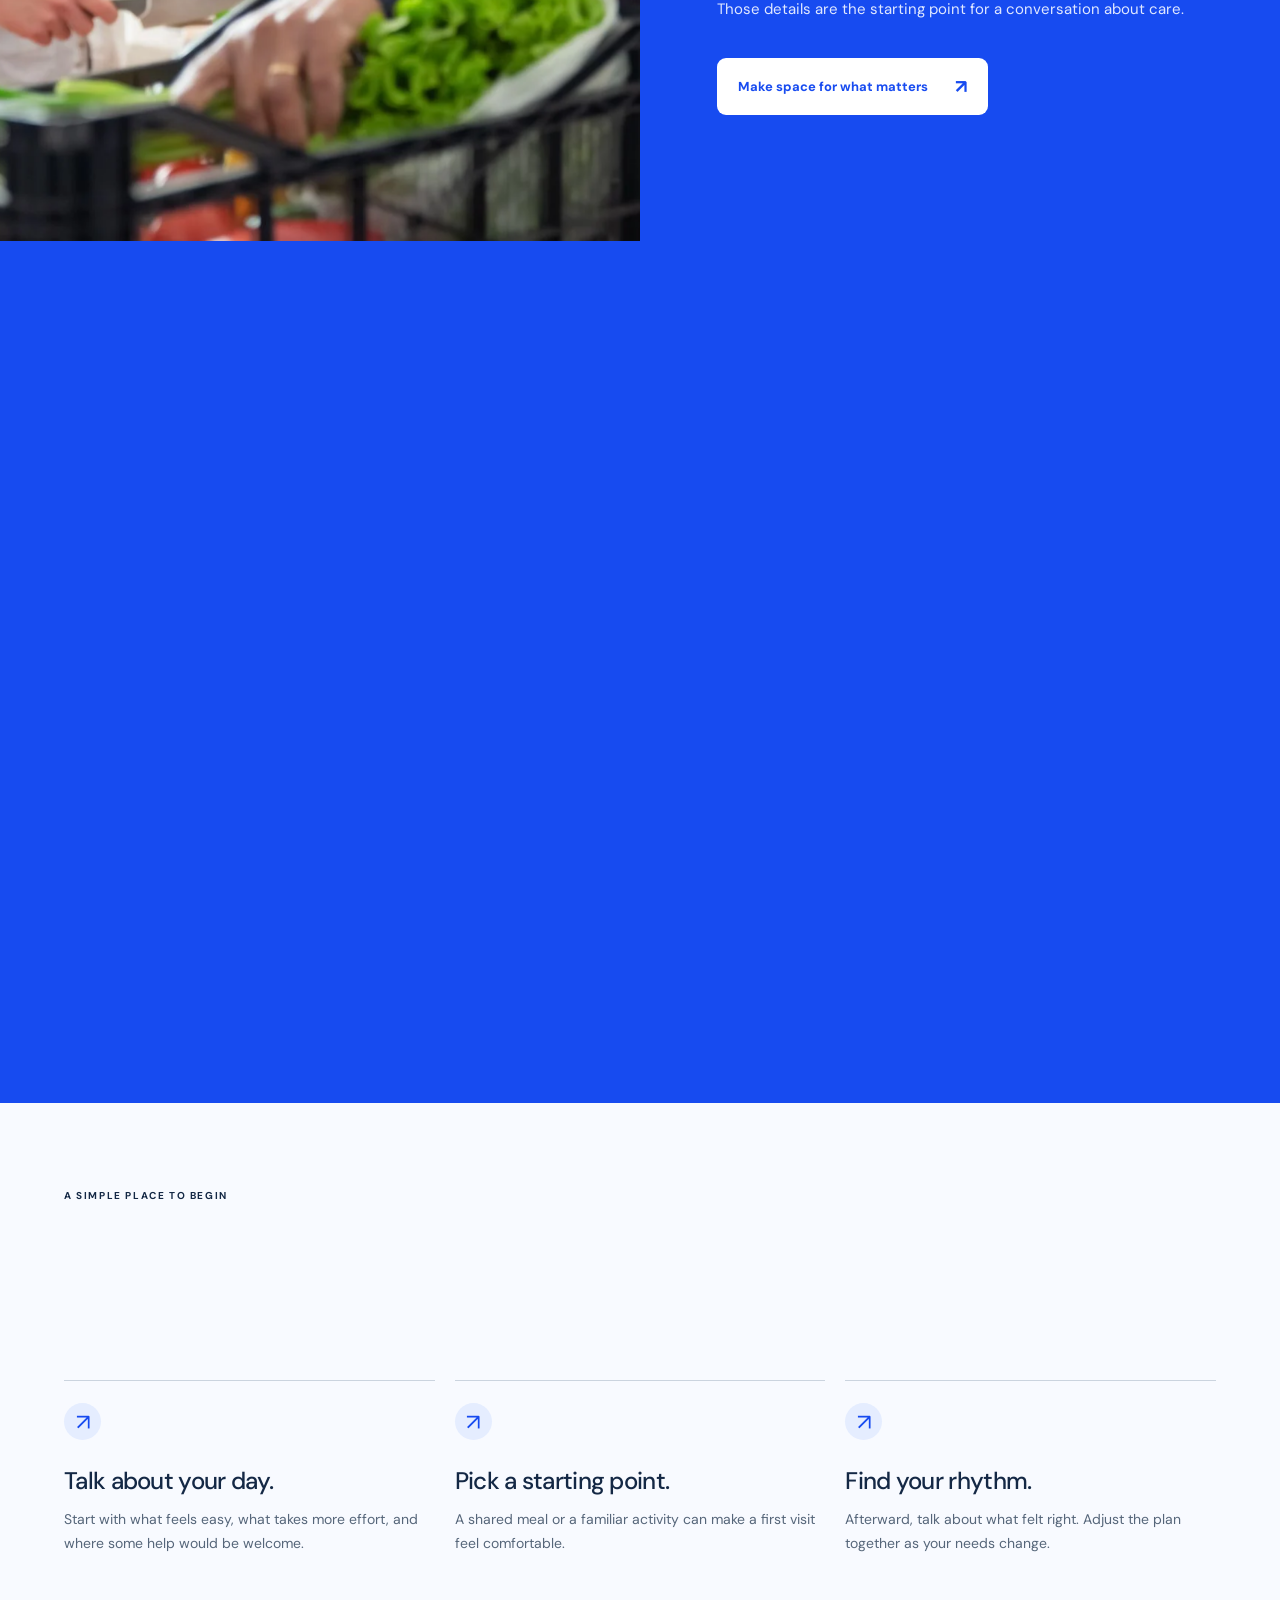
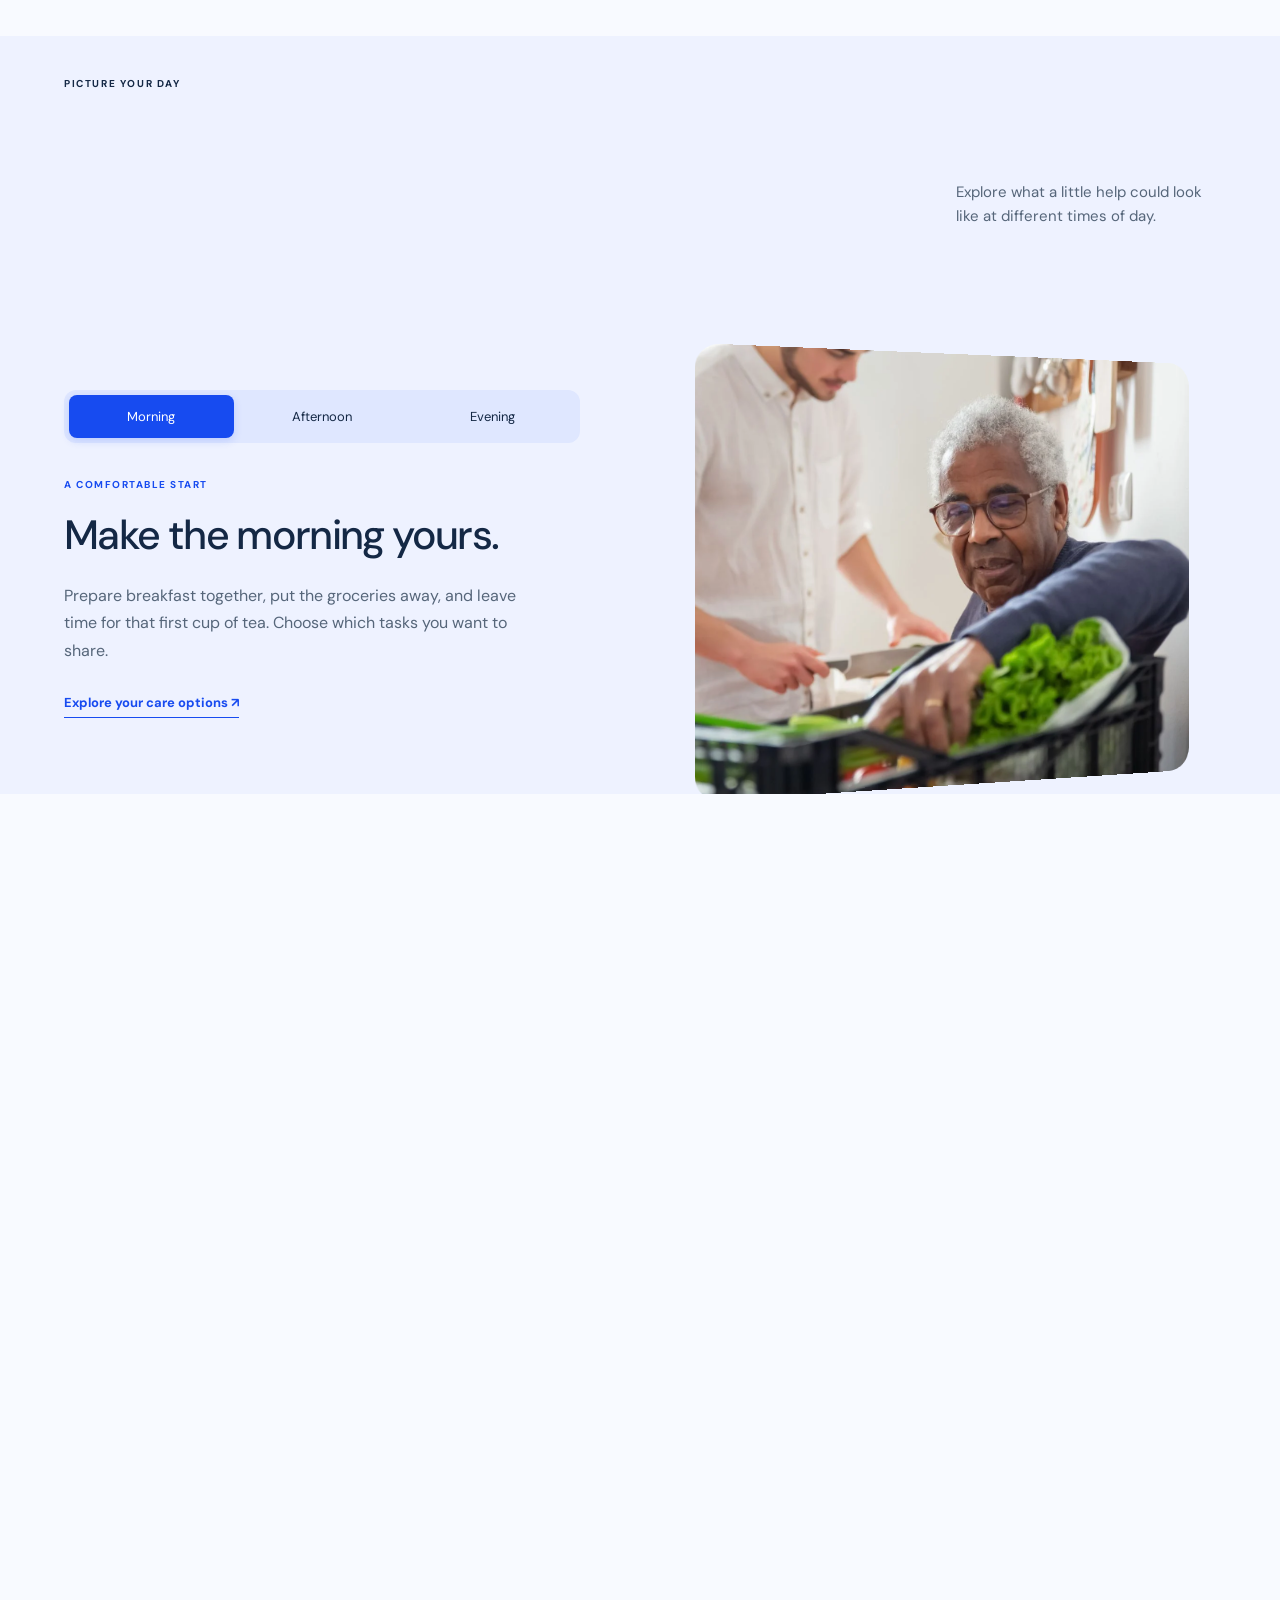
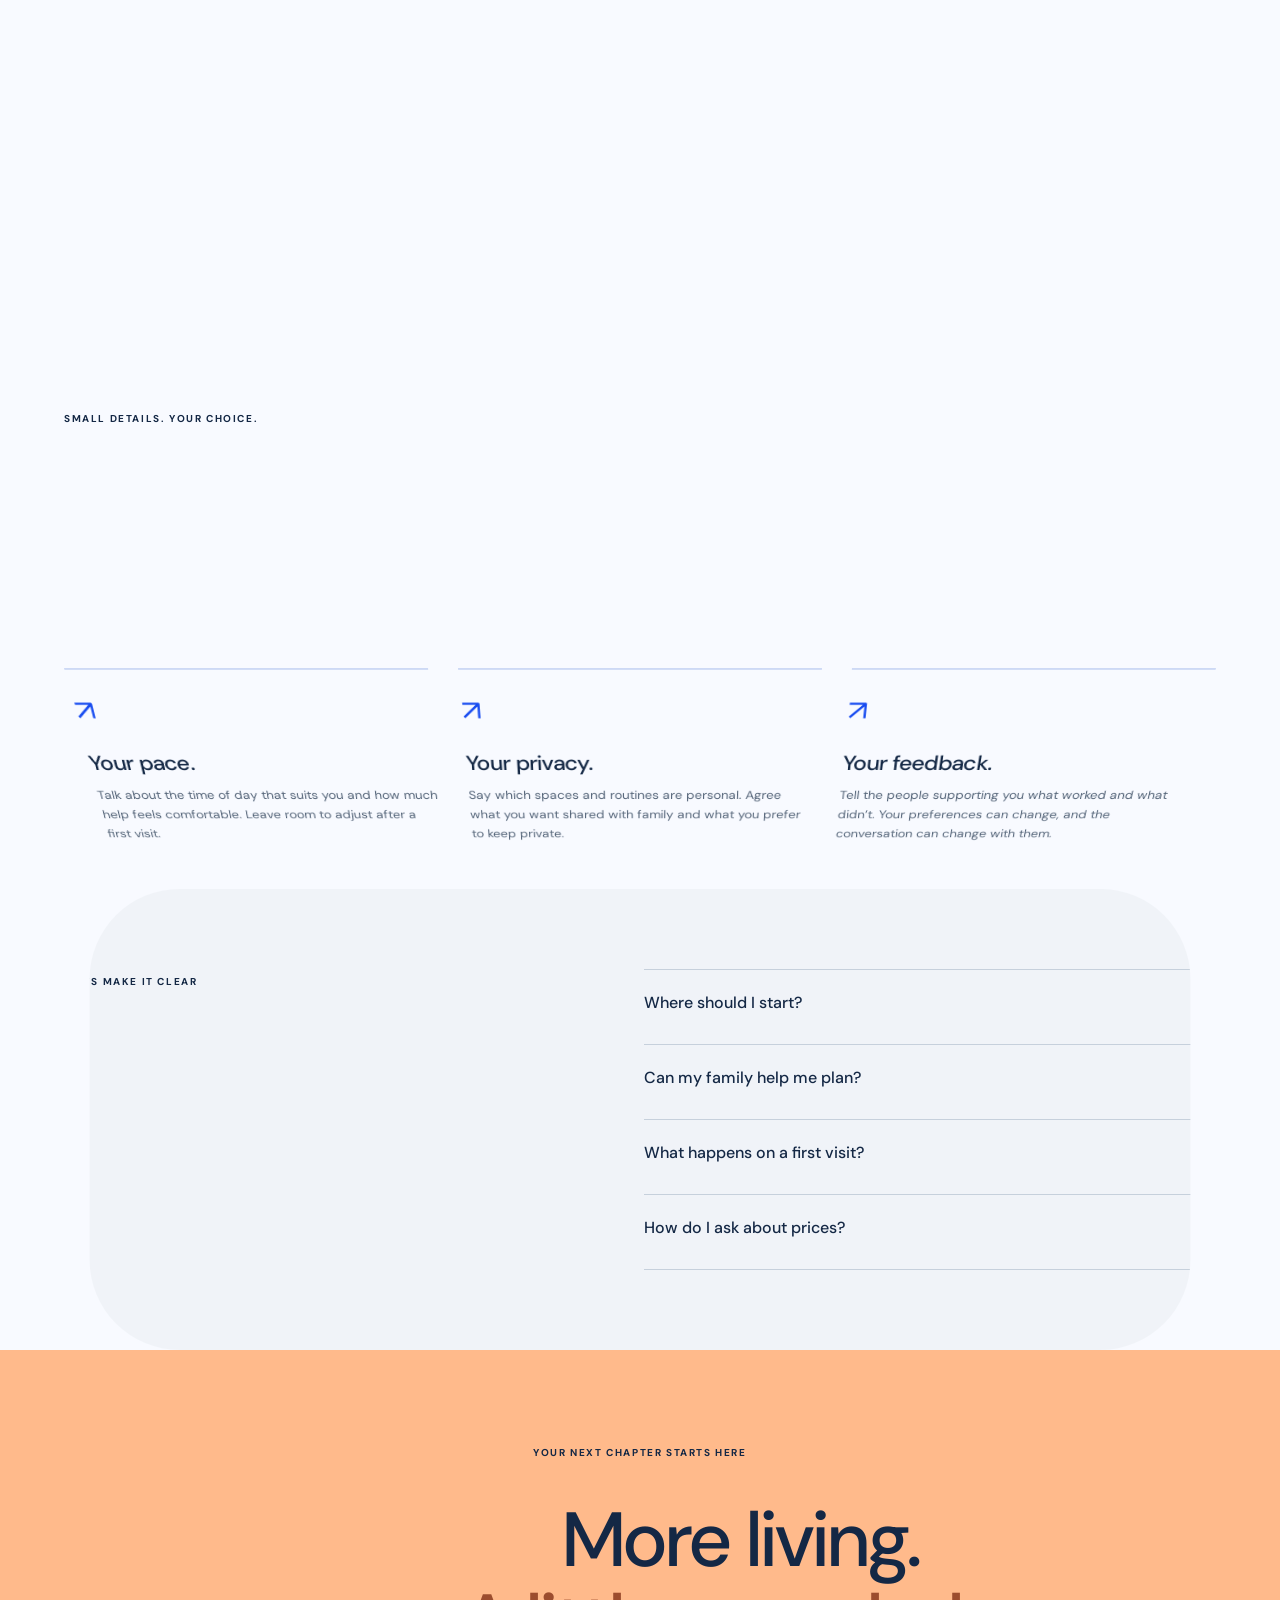
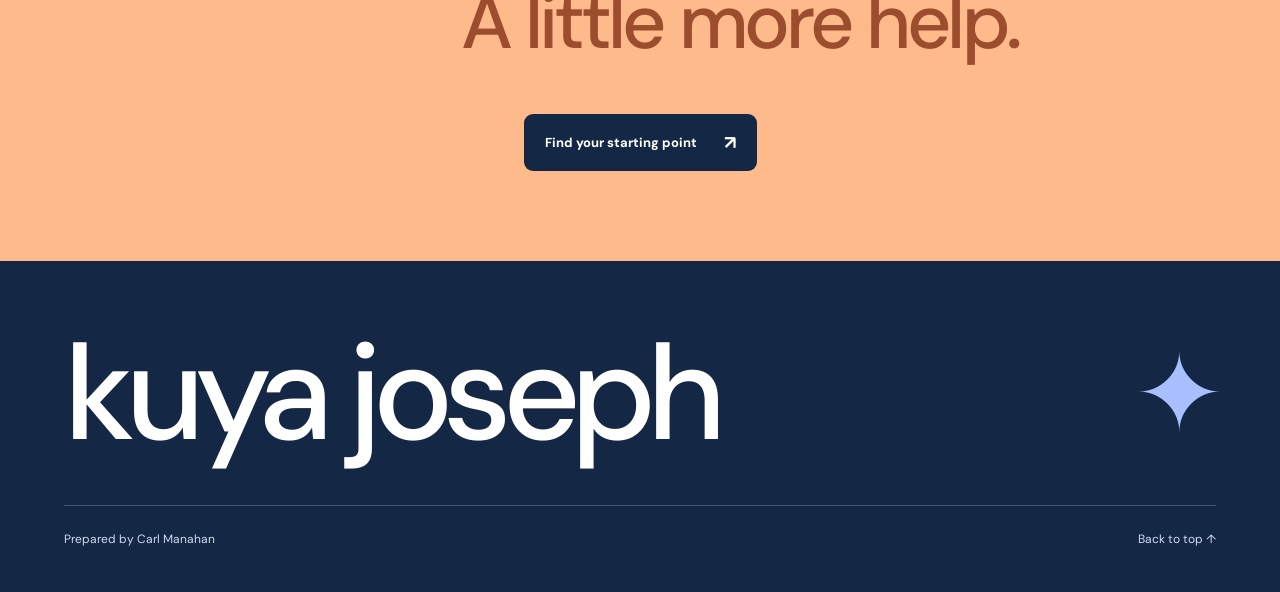
==== commit a83830be: "Add scroll-driven depth animations to both design drafts" ====
--- a/second-draft.html
+++ b/second-draft.html
@@ -10,7 +10,7 @@
 <link rel="stylesheet" href="second-draft.css">
 <link rel="stylesheet" href="drafts.css">
 <script defer src="second-draft.js"></script>
-<link rel="stylesheet" href="second-motion.css"><script defer src="second-motion.js"></script><link rel="stylesheet" href="more-sections.css"><script defer src="more-sections.js"></script></head>
+<link rel="stylesheet" href="second-motion.css"><script defer src="second-motion.js"></script><link rel="stylesheet" href="more-sections.css"><script defer src="more-sections.js"></script><link rel="stylesheet" href="depth.css"><script defer src="depth.js"></script></head>
 <body>
 <nav class="draft-switcher" aria-label="Design drafts"><span>KUYA JOSEPH / DESIGN PREVIEW</span><div><a href="/">First draft</a><a href="second-draft.html" aria-current="page">Second draft</a></div></nav>
 <a class="skip-link" href="#options">Skip to care options</a>
--- a/depth.css
+++ b/depth.css
@@ -0,0 +1,58 @@
+main { overflow-x: clip; }
+.depth-enabled .depth-track { height: 210svh; }
+.depth-enabled .depth-stage {
+  position: sticky;
+  top: var(--depth-top, 128px);
+  height: calc(100svh - var(--depth-top, 128px));
+  min-height: 650px;
+  overflow: clip;
+  padding-block: 35px;
+  perspective: 1500px;
+}
+.depth-stage .preparation-photo, .depth-stage .routine-image {
+  transform-origin: 50% 50%;
+  transform: perspective(1300px) translateY(var(--depth-y, 0px)) rotateY(calc(var(--depth-turn, 0deg) + var(--pointer-turn, 0deg))) rotateX(var(--pointer-pitch, 0deg)) scale(var(--depth-scale, 1));
+  will-change: transform;
+}
+.depth-enabled .preparation-photo { height: 100%; max-height: 620px; }
+.depth-stage .preparation-photo img, .depth-stage .routine-image img {
+  transform: scale(var(--image-scale, 1));
+}
+.depth-enabled .routine-layout { height: calc(100% - 175px); }
+.depth-enabled .routine-image { height: 100%; min-height: 260px; }
+.depth-stage .preparation-copy, .depth-stage .routine-controls {
+  transform: translateY(var(--copy-y, 0px));
+}
+.depth-word { display: inline-block; opacity: var(--word-opacity, 1); transform: translateY(var(--word-y, 0px)); }
+.depth-enabled .preferences-grid article, .depth-enabled .preparation-list li {
+  opacity: var(--item-opacity, 1);
+  translate: 0 var(--item-y, 0px);
+  rotate: x var(--item-angle, 0deg);
+  transform-origin: center top;
+}
+.preferences-grid, .preparation-list { perspective: 1000px; }
+.depth-enabled .family-questions, .depth-enabled .questions {
+  clip-path: inset(0 var(--section-inset, 0%) round var(--section-round, 0px));
+}
+.depth-enabled footer .brand .sun, .depth-enabled .footer-brand > span {
+  rotate: var(--footer-turn, 0deg);
+}
+@media(max-width:800px){
+  .depth-enabled .depth-stage { min-height: 710px; padding: 25px 5%; }
+  .depth-enabled .family-preparation { grid-template-columns: 1fr; grid-template-rows: 30% 70%; gap: 12px; }
+  .depth-enabled .preparation-photo { height: 100%; width: 100%; border-radius: 40px 40px 4px 4px; }
+  .depth-enabled .preparation-copy h2 { font-size: 39px; margin-block: 9px; }
+  .depth-enabled .preparation-copy>p { font-size: 12px; margin-block: 5px; }
+  .depth-enabled .preparation-list { margin-block: 8px; }
+  .depth-enabled .preparation-list li { padding-block: 7px; }
+  .depth-enabled .preparation-list h3 { font-size: 23px; }
+  .depth-enabled .preparation-list p { font-size: 12px; }
+  .depth-enabled .routine-guide .section-heading { margin-bottom: 20px; }
+  .depth-enabled .routine-guide h2 { font-size: 37px; margin-top: 10px; }
+  .depth-enabled .routine-guide .section-heading>p { display: none; }
+  .depth-enabled .routine-layout { display: flex; flex-direction: column-reverse; justify-content: flex-end; gap: 18px; height: auto; }
+  .depth-enabled .routine-image { width: 100%; height: 180px; min-height: 0; }
+  .depth-enabled .routine-tabs { margin-bottom: 18px; }
+  .depth-enabled #routine-panel h3 { font-size: 29px; }
+  .depth-enabled #routine-panel p { margin: 12px 0; font-size: 14px; }
+}
